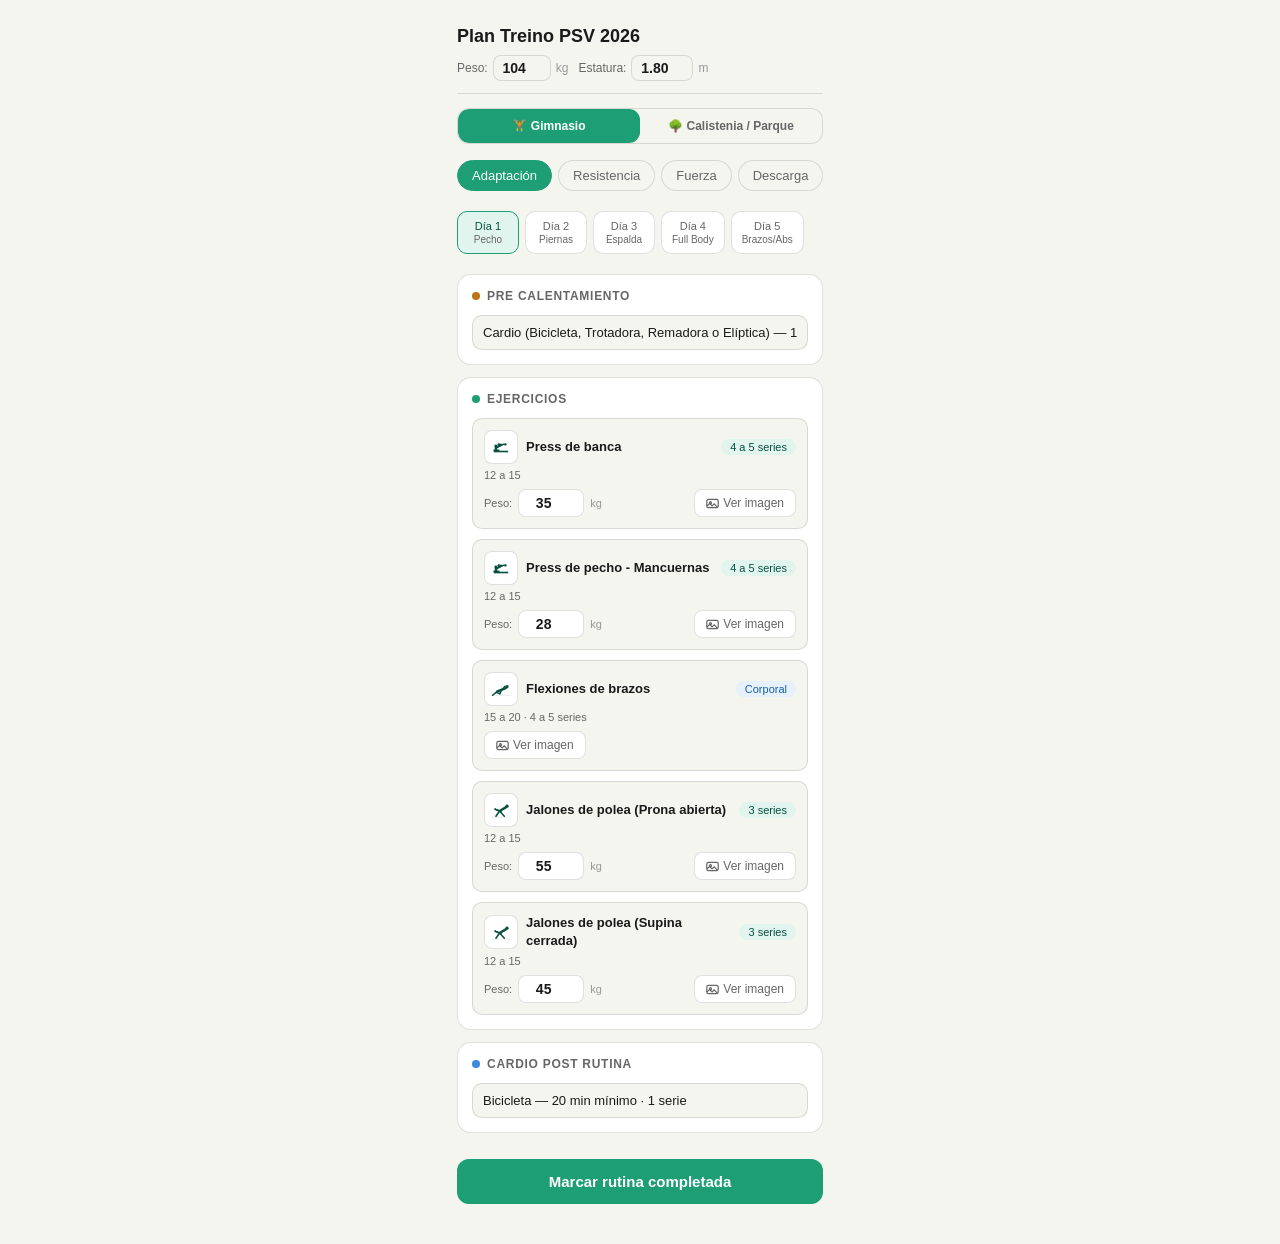
==== Plan_Treino_PSV_2026.html @ b7b20682 "Add files via upload" ====
<!DOCTYPE html>
<html lang="es">
<head>
<meta charset="UTF-8"/>
<meta name="viewport" content="width=device-width, initial-scale=1.0, maximum-scale=1.0"/>
<meta name="apple-mobile-web-app-capable" content="yes"/>
<meta name="apple-mobile-web-app-status-bar-style" content="default"/>
<title>Plan Treino PSV 2026</title>
<style>
* { box-sizing: border-box; margin: 0; padding: 0; }
body { font-family: -apple-system, BlinkMacSystemFont, 'Helvetica Neue', sans-serif; background: #f5f5f0; color: #1a1a1a; }
:root {
  --accent: #1D9E75; --accent-light: #E1F5EE; --accent-dark: #085041;
  --accent2: #5B3FD4; --accent2-light: #EDE9FB; --accent2-dark: #2D1A8C;
  --warn: #BA7517; --warn-light: #FAEEDA;
  --surface: #ffffff; --surface2: #f5f5f0;
  --border: rgba(0,0,0,0.12); --text: #1a1a1a;
  --muted: #666; --hint: #999;
}
@media (prefers-color-scheme: dark) {
  body { background: #1a1a1a; color: #f0f0f0; }
  :root {
    --surface: #2a2a2a; --surface2: #222;
    --border: rgba(255,255,255,0.12); --text: #f0f0f0;
    --muted: #aaa; --hint: #777;
    --accent-light: #0a3d2a; --accent-dark: #5DCAA5;
    --accent2-light: #1e1540; --accent2-dark: #a48ff5;
  }
}
.app { max-width: 390px; margin: 0 auto; padding: 12px; padding-bottom: 40px; }
.header { padding: 14px 0 12px; border-bottom: 0.5px solid var(--border); margin-bottom: 14px; }
.header h1 { font-size: 18px; font-weight: 600; color: var(--text); }
.stats-row { display: flex; gap: 10px; margin-top: 8px; align-items: center; flex-wrap: wrap; }
.stat-group { display: flex; align-items: center; gap: 5px; }
.stat-label { font-size: 12px; color: var(--muted); }
.stat-input { width: 58px; padding: 4px 7px; border-radius: 8px; border: 0.5px solid var(--border); background: var(--surface2); color: var(--text); font-size: 14px; font-weight: 600; text-align: center; -webkit-appearance: none; }
.stat-unit { font-size: 12px; color: var(--hint); }

/* MODE SWITCHER */
.mode-switcher { display: flex; gap: 0; margin-bottom: 16px; border-radius: 12px; overflow: hidden; border: 0.5px solid var(--border); background: var(--surface2); }
.mode-btn { flex: 1; padding: 10px 6px; font-size: 12px; font-weight: 600; cursor: pointer; border: none; background: transparent; color: var(--muted); text-align: center; -webkit-tap-highlight-color: transparent; transition: all 0.2s; }
.mode-btn.active-gym { background: var(--accent); color: #fff; border-radius: 11px; }
.mode-btn.active-cali { background: var(--accent2); color: #fff; border-radius: 11px; }

.week-tabs { display: flex; gap: 6px; overflow-x: auto; padding-bottom: 6px; margin-bottom: 14px; scrollbar-width: none; -webkit-overflow-scrolling: touch; }
.week-tabs::-webkit-scrollbar { display: none; }
.week-tab { flex-shrink: 0; padding: 7px 14px; border-radius: 20px; font-size: 13px; font-weight: 500; cursor: pointer; border: 0.5px solid var(--border); background: var(--surface2); color: var(--muted); -webkit-tap-highlight-color: transparent; }
.week-tab.active-gym  { background: var(--accent);  color: #fff; border-color: var(--accent); }
.week-tab.active-cali { background: var(--accent2); color: #fff; border-color: var(--accent2); }

.day-tabs { display: flex; gap: 6px; overflow-x: auto; padding-bottom: 6px; margin-bottom: 14px; scrollbar-width: none; -webkit-overflow-scrolling: touch; }
.day-tabs::-webkit-scrollbar { display: none; }
.day-tab { flex-shrink: 0; padding: 8px 10px; border-radius: 10px; font-size: 11px; font-weight: 500; cursor: pointer; border: 0.5px solid var(--border); background: var(--surface); color: var(--muted); text-align: center; min-width: 62px; -webkit-tap-highlight-color: transparent; }
.day-tab.active-gym  { background: var(--accent-light);  color: var(--accent-dark);  border-color: var(--accent); }
.day-tab.active-cali { background: var(--accent2-light); color: var(--accent2-dark); border-color: var(--accent2); }

.section-card { background: var(--surface); border: 0.5px solid var(--border); border-radius: 14px; padding: 14px; margin-bottom: 12px; }
.section-title { font-size: 12px; font-weight: 600; color: var(--muted); text-transform: uppercase; letter-spacing: 0.06em; margin-bottom: 12px; display: flex; align-items: center; gap: 7px; }
.dot { width: 8px; height: 8px; border-radius: 50%; display: inline-block; flex-shrink: 0; }
.dot-green { background: var(--accent); }
.dot-purple { background: var(--accent2); }
.dot-amber { background: var(--warn); }
.dot-blue { background: #378ADD; }
select { width: 100%; padding: 9px 10px; border-radius: 10px; border: 0.5px solid var(--border); background: var(--surface2); color: var(--text); font-size: 13px; -webkit-appearance: none; appearance: none; }
.exercise-list { display: flex; flex-direction: column; gap: 10px; }
.ex-row { display: flex; flex-direction: column; gap: 5px; padding: 11px; background: var(--surface2); border-radius: 10px; border: 0.5px solid var(--border); }
.ex-header { display: flex; justify-content: space-between; align-items: center; gap: 8px; }
.ex-name { font-size: 13px; font-weight: 600; color: var(--text); flex: 1; line-height: 1.4; }
.ex-badge      { font-size: 11px; color: var(--accent-dark);  background: var(--accent-light);  padding: 2px 9px; border-radius: 10px; white-space: nowrap; flex-shrink: 0; }
.ex-badge-cali { font-size: 11px; color: var(--accent2-dark); background: var(--accent2-light); padding: 2px 9px; border-radius: 10px; white-space: nowrap; flex-shrink: 0; }
.ex-badge-corp { font-size: 11px; color: #185FA5; background: #E6F1FB; padding: 2px 9px; border-radius: 10px; white-space: nowrap; flex-shrink: 0; }
.ex-meta { font-size: 11px; color: var(--muted); }
.ex-bottom { display: flex; align-items: center; justify-content: space-between; gap: 8px; margin-top: 3px; }
.ex-weight-row { display: flex; align-items: center; gap: 6px; }
.ex-weight-label { font-size: 11px; color: var(--muted); }
.weight-input { width: 66px; padding: 5px 8px; border-radius: 8px; border: 0.5px solid var(--border); background: var(--surface); color: var(--text); font-size: 14px; font-weight: 600; text-align: center; -webkit-appearance: none; }
.weight-unit { font-size: 11px; color: var(--hint); }
.btn-img { display: flex; align-items: center; gap: 4px; padding: 6px 11px; border-radius: 8px; border: 0.5px solid var(--border); background: var(--surface); color: var(--muted); font-size: 12px; cursor: pointer; flex-shrink: 0; -webkit-tap-highlight-color: transparent; }
.btn-img svg { width: 13px; height: 13px; }
.btn-done-gym  { width: 100%; margin-top: 14px; padding: 14px; background: var(--accent);  color: #fff; border: none; border-radius: 12px; font-size: 15px; font-weight: 600; cursor: pointer; -webkit-tap-highlight-color: transparent; }
.btn-done-cali { width: 100%; margin-top: 14px; padding: 14px; background: var(--accent2); color: #fff; border: none; border-radius: 12px; font-size: 15px; font-weight: 600; cursor: pointer; -webkit-tap-highlight-color: transparent; }
.completed-banner { background: var(--accent-light); border: 0.5px solid var(--accent); border-radius: 10px; padding: 11px 14px; font-size: 13px; color: var(--accent-dark); display: none; text-align: center; margin-top: 10px; font-weight: 600; }
.cali-info-card { background: var(--accent2-light); border: 0.5px solid var(--accent2); border-radius: 12px; padding: 12px 14px; margin-bottom: 12px; font-size: 12px; color: var(--accent2-dark); line-height: 1.6; }
.cali-info-card strong { font-weight: 700; }
.modal-overlay { display: none; position: fixed; inset: 0; background: rgba(0,0,0,0.55); z-index: 100; align-items: flex-end; justify-content: center; }
.modal-overlay.open { display: flex; }
.modal-sheet { background: var(--surface); border-radius: 20px 20px 0 0; width: 100%; max-width: 390px; padding: 0 0 40px; max-height: 88vh; overflow-y: auto; -webkit-overflow-scrolling: touch; }
.modal-handle { width: 36px; height: 4px; border-radius: 2px; background: var(--border); margin: 12px auto 0; }
.modal-header { padding: 14px 16px 10px; display: flex; justify-content: space-between; align-items: center; border-bottom: 0.5px solid var(--border); }
.modal-title { font-size: 15px; font-weight: 600; color: var(--text); flex: 1; padding-right: 8px; line-height: 1.3; }
.modal-close { background: var(--surface2); border: none; font-size: 18px; cursor: pointer; color: var(--muted); line-height: 1; padding: 6px 10px; border-radius: 50%; }
.modal-body { padding: 16px; }
.modal-img-wrap { width: 100%; border-radius: 10px; overflow: hidden; background: var(--surface2); border: 0.5px solid var(--border); min-height: 240px; display: flex; align-items: center; justify-content: center; position: relative; padding: 14px; }
.modal-img-wrap img { width: 100%; display: block; }
.modal-img-wrap svg { width: 100%; max-width: 320px; height: auto; }
.modal-img-loading { font-size: 12px; color: var(--muted); padding: 16px; text-align: center; }
.ex-thumb { width: 34px; height: 34px; border-radius: 8px; background: var(--surface); border: 0.5px solid var(--border); display: flex; align-items: center; justify-content: center; flex-shrink: 0; }
.ex-thumb svg { width: 24px; height: 24px; }
.modal-ex-meta { margin-top: 13px; font-size: 13px; color: var(--text); background: var(--surface2); border-radius: 10px; padding: 10px 12px; line-height: 1.8; }
.modal-ex-meta span { color: var(--muted); font-size: 12px; }
.modal-btn-yt { display: block; width: 100%; margin-top: 12px; padding: 12px; border-radius: 10px; border: 0.5px solid var(--border); background: var(--surface2); color: var(--accent); font-size: 14px; font-weight: 600; cursor: pointer; text-align: center; text-decoration: none; -webkit-tap-highlight-color: transparent; }
.modal-search-note { margin-top: 10px; font-size: 11px; color: var(--hint); text-align: center; }
</style>
</head>
<body>
<div class="app">
  <div class="header">
    <h1>Plan Treino PSV 2026</h1>
    <div class="stats-row">
      <div class="stat-group">
        <span class="stat-label">Peso:</span>
        <input class="stat-input" type="number" id="pesoActual" value="104" min="30" max="250" step="0.5"/>
        <span class="stat-unit">kg</span>
      </div>
      <div class="stat-group">
        <span class="stat-label">Estatura:</span>
        <input class="stat-input" type="number" id="estaturaActual" value="1.80" min="1.0" max="2.5" step="0.01" style="width:62px;"/>
        <span class="stat-unit">m</span>
      </div>
    </div>
  </div>

  <!-- MODE SWITCHER -->
  <div class="mode-switcher">
    <button class="mode-btn active-gym" id="btnGym" onclick="setMode('gym')">🏋️ Gimnasio</button>
    <button class="mode-btn" id="btnCali" onclick="setMode('cali')">🌳 Calistenia / Parque</button>
  </div>

  <div class="week-tabs" id="weekTabs"></div>
  <div class="day-tabs" id="dayTabs"></div>

  <!-- Cali info banner (solo visible en modo cali) -->
  <div class="cali-info-card" id="caliInfoCard" style="display:none;">
    <strong>🚶 Caminata diaria:</strong> Mínimo 30 min ida + 30 min vuelta · todos los días<br>
    <strong id="ropeInfo"></strong>
  </div>

  <div class="section-card">
    <div class="section-title"><span class="dot dot-amber"></span>Pre calentamiento</div>
    <select id="warmupSelect"></select>
  </div>

  <div class="section-card">
    <div class="section-title" id="exSectionTitle">
      <span class="dot dot-green" id="exDot"></span>Ejercicios
    </div>
    <div class="exercise-list" id="exerciseList"></div>
  </div>

  <div class="section-card" id="cardioSection">
    <div class="section-title"><span class="dot dot-blue"></span>Cardio post rutina</div>
    <select id="cardioSelect"></select>
  </div>

  <div id="doneBtnWrap"></div>
  <div class="completed-banner" id="doneBanner">¡Rutina completada! Excelente trabajo 💪</div>
</div>

<!-- MODAL -->
<div class="modal-overlay" id="modalOverlay" onclick="closeModal(event)">
  <div class="modal-sheet">
    <div class="modal-handle"></div>
    <div class="modal-header">
      <span class="modal-title" id="modalTitle"></span>
      <button class="modal-close" onclick="closeModalDirect()">×</button>
    </div>
    <div class="modal-body">
      <div class="modal-img-wrap" id="modalImgWrap" style="--icon-color:var(--accent-dark);"></div>
      <div class="modal-ex-meta" id="modalMeta"></div>
      <a class="modal-btn-yt" id="modalSearchLink" target="_blank">Buscar video en YouTube ↗</a>
      <p class="modal-search-note">Ilustración de referencia</p>
    </div>
  </div>
</div>

<script>
/* ─── SHARED DATA ─── */
const cardioOptionsGym = [
  { name: "Bicicleta", detail: "20 min mínimo · 1 serie" },
  { name: "Elíptica", detail: "20 min mínimo · 1 serie" },
  { name: "Remadora", detail: "20 min mínimo · 1 serie" },
  { name: "Caminata con inclinación", detail: "20 min mínimo · 1 serie" },
  { name: "Bicicleta 15-45", detail: "15 seg máx / 45 seg moderado · 10 series" },
  { name: "Remadora 15-45", detail: "15 seg máx / 45 seg moderado · 10 series" },
  { name: "Burpees", detail: "10 reps · 3 series" },
  { name: "15-15 (Swing + Rodillas altas)", detail: "15 reps c/u · 4-5 series" },
  { name: "42292 (Jumping Jacks + Mountain Climbers)", detail: "15 reps c/u · 4-5 series" },
  { name: "EMOM 1 (Burpee + Swing Pesa Rusa)", detail: "5 reps c/u · 5 series" },
  { name: "Battle Rope", detail: "10 reps · 3-5 series" },
  { name: "ABS 101", detail: "Leg Raises + Mountain Climbers + Burpee + Hollow Body · 5 series" },
  { name: "EMOM 2 (Burpee + Abs Twist)", detail: "6 Burpees + 4 Abs Twist · 6 series" },
  { name: "Clean Combo", detail: "Clean n Press + Burpee + Jumping Jacks · 4-5 series" },
  { name: "EMOM Burpee", detail: "8 Burpee over the bar · 8 series" },
  { name: "EMOM Burpee 2", detail: "10 Burpee over the bar · 10 series" }
];
const cardioOptionsCali = [
  { name: "Salto de cuerda continuo", detail: "3 × 3 min (descanso 1 min)" },
  { name: "Salto de cuerda intervalos", detail: "10 × 30 seg máx / 30 seg trote" },
  { name: "Caminata con sprint cada 5 min", detail: "20 min total · 4 sprints" },
  { name: "Rodillas altas", detail: "10 × 30 seg · descanso 30 seg" },
  { name: "Jumping Jacks", detail: "4 × 50 reps" },
  { name: "Mountain Climbers", detail: "4 × 20 reps c/pierna" },
  { name: "Burpees parque", detail: "5 × 10 reps · descanso 60 seg" }
];
const warmupOptionsGym = [
  { name: "Cardio (Bicicleta, Trotadora, Remadora o Elíptica)", detail: "10 min" },
  { name: "Activación muscular", detail: "5 min" }
];
const warmupOptionsCali = [
  { name: "Caminata rápida al parque + movilidad articular", detail: "10 min" },
  { name: "Trote suave + círculos de brazos y caderas", detail: "8 min" },
  { name: "Jumping Jacks + movilidad dinámica", detail: "5 min" }
];

/* ─── PICTOGRAMAS DE SILUETA SÓLIDA (estilo señalética deportiva) ───
   No dependen de internet: siempre cargan. Silueta humana rellena con
   articulaciones marcadas y flecha de movimiento inicio→final cuando aplica. */
const svgWrap = (inner) => `<svg viewBox="0 0 200 160" xmlns="http://www.w3.org/2000/svg">
  <g fill="var(--icon-color,#1a1a1a)" stroke="var(--icon-color,#1a1a1a)">${inner}</g>
</svg>`;

// Helper shapes reused across pictograms (silueta sólida tipo pictograma olímpico)
const HEAD = (cx, cy, r=13) => `<circle cx="${cx}" cy="${cy}" r="${r}"/>`;
const LIMB = (x1,y1,x2,y2,w=13) => `<line x1="${x1}" y1="${y1}" x2="${x2}" y2="${y2}" stroke-width="${w}" stroke-linecap="round"/>`;
const TORSO = (x1,y1,x2,y2,w=20) => `<line x1="${x1}" y1="${y1}" x2="${x2}" y2="${y2}" stroke-width="${w}" stroke-linecap="round"/>`;
const ARROW = (x1,y1,x2,y2) => `<line x1="${x1}" y1="${y1}" x2="${x2}" y2="${y2}" stroke-width="3" stroke-dasharray="5 5" marker-end="url(#arrowhead)"/>`;
const GROUND = (y) => `<line x1="15" y1="${y}" x2="185" y2="${y}" stroke-width="3" opacity="0.25"/>`;
const ARROWDEF = `<defs><marker id="arrowhead" markerWidth="8" markerHeight="8" refX="6" refY="3" orient="auto"><path d="M0,0 L6,3 L0,6 Z" fill="var(--icon-color,#1a1a1a)"/></marker></defs>`;

const exerciseIcons = {
  // ══ EMPUJE / PUSH ══
  "push-up": svgWrap(`${ARROWDEF}${GROUND(135)}
    ${HEAD(150,60)}
    ${TORSO(140,72,70,100)}
    ${LIMB(70,100,30,132)}
    ${LIMB(105,86,90,120)}${LIMB(90,120,60,108)}
    ${LIMB(115,80,132,58)}
    ${ARROW(105,60,105,95)}
  `),
  "diamond-push-up": svgWrap(`${ARROWDEF}${GROUND(135)}
    ${HEAD(148,58)}
    ${TORSO(138,70,68,98)}
    ${LIMB(68,98,30,130)}
    ${LIMB(95,84,88,118)}${LIMB(88,118,68,110)}
    ${LIMB(101,84,88,118)}
    ${ARROW(103,58,103,90)}
  `),
  "pike-push-up": svgWrap(`${ARROWDEF}${GROUND(140)}
    ${HEAD(65,45)}
    ${TORSO(70,56,105,100)}
    ${LIMB(105,100,160,132)}
    ${LIMB(105,100,78,132)}
    ${LIMB(80,72,55,95)}
    ${ARROW(65,60,65,95)}
  `),
  "dip": svgWrap(`${ARROWDEF}
    <rect x="35" y="88" width="10" height="55" rx="3"/>
    <rect x="155" y="88" width="10" height="55" rx="3"/>
    <line x1="35" y1="93" x2="165" y2="93" stroke-width="6"/>
    ${HEAD(100,55)}
    ${TORSO(100,66,100,98)}
    ${LIMB(100,75,72,90)}${LIMB(100,75,128,90)}
    ${LIMB(100,98,88,135)}${LIMB(100,98,112,135)}
    ${ARROW(100,68,100,105)}
  `),
  "press-banca": svgWrap(`
    <rect x="40" y="112" width="120" height="12" rx="3"/>
    ${HEAD(58,72)}
    ${TORSO(58,84,58,108)}
    <line x1="78" y1="58" x2="140" y2="58" stroke-width="6"/>
    <circle cx="82" cy="58" r="10"/><circle cx="136" cy="58" r="10"/>
    ${LIMB(58,88,100,58)}${LIMB(58,88,120,58)}
    ${LIMB(58,108,42,108)}${LIMB(58,108,82,108)}
  `),
  "press-hombro": svgWrap(`${ARROWDEF}${GROUND(148)}
    ${HEAD(100,42)}
    ${TORSO(100,54,100,105)}
    ${LIMB(100,105,80,145)}${LIMB(100,105,120,145)}
    ${LIMB(100,68,64,38)}${LIMB(100,68,136,38)}
    <circle cx="60" cy="34" r="8"/><circle cx="140" cy="34" r="8"/>
    ${ARROW(100,95,100,50)}
  `),
  "curl-bicep": svgWrap(`${ARROWDEF}${GROUND(148)}
    ${HEAD(100,38)}
    ${TORSO(100,50,100,105)}
    ${LIMB(100,105,80,145)}${LIMB(100,105,120,145)}
    ${LIMB(100,64,128,80)}
    <circle cx="130" cy="55" r="9"/>
    ${LIMB(128,80,110,55)}
    ${LIMB(100,64,72,90)}
    ${ARROW(128,82,120,58)}
  `),
  "triceps": svgWrap(`${ARROWDEF}${GROUND(148)}
    ${HEAD(100,38)}
    ${TORSO(100,50,100,105)}
    ${LIMB(100,105,80,145)}${LIMB(100,105,120,145)}
    ${LIMB(100,62,130,58)}${LIMB(130,58,130,100)}
    ${LIMB(100,62,74,88)}
    ${ARROW(130,60,130,95)}
  `),
  "vuelo-lateral": svgWrap(`${ARROWDEF}${GROUND(148)}
    ${HEAD(100,42)}
    ${TORSO(100,54,100,105)}
    ${LIMB(100,105,80,145)}${LIMB(100,105,120,145)}
    ${LIMB(100,66,52,52)}${LIMB(100,66,148,52)}
    <circle cx="48" cy="52" r="8"/><circle cx="152" cy="52" r="8"/>
    ${ARROW(100,95,55,58)}${ARROW(100,95,145,58)}
  `),

  // ══ JALAR / PULL ══
  "pull-up": svgWrap(`
    <rect x="20" y="28" width="160" height="8" rx="3"/>
    ${HEAD(100,52)}
    ${LIMB(85,36,100,63)}${LIMB(115,36,100,63)}
    ${TORSO(100,63,100,108)}
    ${LIMB(100,108,78,145)}${LIMB(100,108,122,145)}
  `),
  "australian-pull-up": svgWrap(`${ARROWDEF}
    <rect x="15" y="52" width="170" height="8" rx="3"/>
    ${HEAD(68,88)}
    ${TORSO(76,80,138,100)}
    ${LIMB(78,90,100,58)}
    ${LIMB(138,100,165,132)}
    ${LIMB(90,96,62,122)}
    ${ARROW(90,100,60,60)}
  `),
  "remo": svgWrap(`${ARROWDEF}${GROUND(140)}
    ${HEAD(150,48)}
    ${TORSO(140,58,88,88)}
    ${LIMB(88,88,58,132)}
    ${LIMB(88,88,128,132)}
    ${LIMB(100,92,55,75)}
    <circle cx="52" cy="73" r="8"/>
    ${ARROW(95,85,58,78)}
  `),
  "iso-pull": svgWrap(`
    <rect x="20" y="26" width="160" height="8" rx="3"/>
    ${HEAD(100,50)}
    ${LIMB(85,34,100,61)}${LIMB(115,34,100,61)}
    ${TORSO(100,61,100,106)}
    ${LIMB(100,106,78,145)}${LIMB(100,106,122,145)}
  `),
  "superman": svgWrap(`
    ${GROUND(140)}
    ${HEAD(45,58)}
    ${TORSO(56,65,140,92)}
    ${LIMB(56,66,30,42)}
    ${LIMB(140,92,168,120)}
    ${LIMB(120,90,150,68)}
    <line x1="20" y1="135" x2="180" y2="135" stroke-width="3" stroke-dasharray="4 6" opacity="0.3"/>
  `),
  "nadadores": svgWrap(`
    ${GROUND(140)}
    ${HEAD(50,62)}
    ${TORSO(60,68,140,92)}
    ${LIMB(60,66,32,45)}
    ${LIMB(140,92,168,72)}
    ${LIMB(115,88,150,105)}
    <line x1="20" y1="135" x2="180" y2="135" stroke-width="3" stroke-dasharray="4 6" opacity="0.3"/>
  `),

  // ══ PIERNA / SQUAT ══
  "sentadilla": svgWrap(`${ARROWDEF}${GROUND(148)}
    ${HEAD(100,40)}
    ${TORSO(100,52,100,92)}
    ${LIMB(100,92,72,112)}${LIMB(72,112,72,145)}
    ${LIMB(100,92,128,112)}${LIMB(128,112,128,145)}
    ${LIMB(100,68,75,80)}${LIMB(100,68,125,80)}
    ${ARROW(100,58,100,88)}
  `),
  "sentadilla-sumo": svgWrap(`${ARROWDEF}${GROUND(148)}
    ${HEAD(100,40)}
    ${TORSO(100,52,100,88)}
    ${LIMB(100,88,62,112)}${LIMB(62,112,68,145)}
    ${LIMB(100,88,138,112)}${LIMB(138,112,132,145)}
    ${LIMB(100,64,75,55)}${LIMB(100,64,125,55)}
    ${ARROW(100,56,100,84)}
  `),
  "sentadilla-bulgara": svgWrap(`${ARROWDEF}
    <rect x="128" y="92" width="38" height="10" rx="3"/>
    ${HEAD(88,40)}
    ${TORSO(88,52,90,92)}
    ${LIMB(90,92,60,112)}${LIMB(60,112,60,145)}
    ${LIMB(90,92,132,95)}
    <line x1="18" y1="145" x2="100" y2="145" stroke-width="3" opacity="0.25"/>
    ${ARROW(88,58,88,86)}
  `),
  "wall-sit": svgWrap(`
    <line x1="150" y1="15" x2="150" y2="150" stroke-width="8" opacity="0.3"/>
    ${HEAD(118,55)}
    ${TORSO(118,67,118,98)}
    ${LIMB(118,98,90,98)}${LIMB(90,98,90,145)}
    ${LIMB(118,98,148,118)}${LIMB(148,118,148,145)}
    ${GROUND(148)}
  `),
  "pistol-squat": svgWrap(`${ARROWDEF}${GROUND(140)}
    ${HEAD(90,40)}
    ${TORSO(90,52,95,92)}
    ${LIMB(95,92,65,108)}${LIMB(65,108,65,138)}
    ${LIMB(95,92,150,98)}
    ${LIMB(78,58,58,80)}
    ${ARROW(90,58,90,86)}
  `),
  "estocada": svgWrap(`${ARROWDEF}${GROUND(148)}
    ${HEAD(90,35)}
    ${TORSO(90,47,96,86)}
    ${LIMB(96,86,66,98)}${LIMB(66,98,55,145)}
    ${LIMB(96,86,132,112)}${LIMB(132,112,152,145)}
    ${LIMB(88,60,70,72)}${LIMB(88,60,108,72)}
    ${ARROW(96,80,96,105)}
  `),
  "puente-gluteo": svgWrap(`
    ${GROUND(130)}
    ${HEAD(52,105)}
    ${TORSO(64,102,100,92)}
    ${LIMB(100,92,138,112)}${LIMB(138,112,163,130)}
    ${LIMB(100,92,108,130)}
    <line x1="20" y1="132" x2="180" y2="132" stroke-width="3" opacity="0.15"/>
  `),
  "calf-raise": svgWrap(`${ARROWDEF}${GROUND(148)}
    ${HEAD(100,38)}
    ${TORSO(100,50,100,98)}
    ${LIMB(100,98,80,128)}<circle cx="80" cy="140" r="6"/>
    ${LIMB(100,98,120,128)}<circle cx="120" cy="140" r="6"/>
    <line x1="72" y1="142" x2="88" y2="142" stroke-width="4"/>
    <line x1="112" y1="142" x2="128" y2="142" stroke-width="4"/>
    ${ARROW(100,120,100,105)}
  `),
  "jump-squat": svgWrap(`${ARROWDEF}
    ${HEAD(100,32)}
    ${TORSO(100,44,100,72)}
    ${LIMB(100,72,76,88)}${LIMB(76,88,82,112)}
    ${LIMB(100,72,124,88)}${LIMB(124,88,118,112)}
    ${LIMB(100,52,74,42)}${LIMB(100,52,126,42)}
    <path d="M55 130 Q100 112 145 130" stroke-width="3" fill="none" stroke-dasharray="3 6" opacity="0.4"/>
    ${GROUND(140)}
  `),
  "peso-muerto": svgWrap(`${ARROWDEF}${GROUND(140)}
    ${HEAD(78,48)}
    ${TORSO(78,58,95,92)}
    ${LIMB(95,92,72,138)}
    ${LIMB(95,92,122,128)}
    ${LIMB(78,66,52,98)}
    <line x1="42" y1="98" x2="42" y2="132" stroke-width="6"/>
    <circle cx="42" cy="98" r="10"/><circle cx="42" cy="132" r="10"/>
    ${ARROW(78,70,78,45)}
  `),

  // ══ CORE / ABS ══
  "leg-raise": svgWrap(`${ARROWDEF}
    <rect x="15" y="18" width="170" height="8" rx="3"/>
    ${HEAD(65,42)}
    ${LIMB(75,36,95,24)}
    ${TORSO(75,50,98,88)}
    ${LIMB(98,88,140,58)}
    ${LIMB(98,88,145,92)}
    ${ARROW(120,85,138,62)}
  `),
  "abs-twist": svgWrap(`${ARROWDEF}${GROUND(148)}
    ${HEAD(100,40)}
    ${TORSO(100,52,95,98)}
    ${LIMB(95,98,70,140)}${LIMB(95,98,120,140)}
    ${LIMB(96,64,58,55)}${LIMB(96,64,140,80)}
    <path d="M50 128 Q100 145 150 128" stroke-width="3" fill="none" stroke-dasharray="3 6" opacity="0.4"/>
  `),
  "hollow-body": svgWrap(`
    ${GROUND(118)}
    ${HEAD(52,88)}
    ${TORSO(64,92,102,104)}
    ${LIMB(102,104,148,84)}
    ${LIMB(102,104,145,118)}
    <line x1="18" y1="120" x2="182" y2="120" stroke-width="3" opacity="0.15"/>
  `),
  "russian-twist": svgWrap(`${ARROWDEF}
    ${TORSO(100,95,100,60)}
    ${LIMB(100,68,70,58)}${LIMB(70,58,44,42)}
    ${LIMB(100,68,130,58)}${LIMB(130,58,156,42)}
    ${HEAD(100,90,10)}
    ${LIMB(100,102,80,142)}${LIMB(100,102,120,142)}
    <path d="M44 52 L156 52" stroke-width="3" stroke-dasharray="3 6" opacity="0.4"/>
  `),
  "mountain-climber": svgWrap(`${ARROWDEF}${GROUND(135)}
    ${LIMB(40,128,160,88,10)}
    ${HEAD(150,72)}
    ${LIMB(40,128,58,100)}
    ${LIMB(40,128,98,113)}
    ${LIMB(98,113,80,88)}
    ${ARROW(100,113,80,92)}
  `),

  // ══ CARDIO / FULL BODY EXPLOSIVO ══
  "burpee": svgWrap(`${ARROWDEF}${GROUND(140)}
    ${HEAD(58,112)}
    ${TORSO(68,116,118,98)}
    ${LIMB(118,98,158,58)}
    ${LIMB(118,98,148,113)}
    ${LIMB(60,122,40,142)}${LIMB(60,122,88,138)}
    ${ARROW(100,105,140,68)}
  `),
  "jumping-jack": svgWrap(`
    ${HEAD(100,32)}
    ${TORSO(100,44,100,96)}
    ${LIMB(100,96,58,142)}${LIMB(100,96,142,142)}
    ${LIMB(100,58,52,26)}${LIMB(100,58,148,26)}
    ${GROUND(145)}
  `),
  "cuerda": svgWrap(`
    <path d="M38 100 Q28 55 70 40 Q100 30 130 40 Q172 55 162 100" stroke-width="4" fill="none"/>
    ${HEAD(100,56)}
    ${TORSO(100,68,100,105)}
    ${LIMB(100,105,78,145)}${LIMB(100,105,122,145)}
    ${LIMB(100,78,72,92)}${LIMB(100,78,128,92)}
    ${GROUND(148)}
  `),
  "caminata": svgWrap(`${ARROWDEF}
    ${HEAD(70,38)}
    ${TORSO(74,50,80,92)}
    ${LIMB(80,92,52,140)}
    ${LIMB(80,92,112,128)}${LIMB(112,128,142,128)}
    ${LIMB(76,62,48,72)}${LIMB(76,62,104,52)}
    <path d="M118 38 Q142 38 152 54" stroke-width="3" fill="none" stroke-dasharray="4 6" opacity="0.4"/>
    <path d="M124 54 Q146 54 155 66" stroke-width="3" fill="none" stroke-dasharray="4 6" opacity="0.4"/>
    ${GROUND(142)}
  `),
  "rodillas-altas": svgWrap(`${ARROWDEF}${GROUND(148)}
    ${HEAD(90,32)}
    ${TORSO(90,44,90,86)}
    ${LIMB(90,86,60,96)}${LIMB(60,96,60,142)}
    ${LIMB(90,86,120,66)}${LIMB(120,66,120,44)}
    ${LIMB(90,56,58,46)}${LIMB(90,56,120,60)}
    ${ARROW(120,64,120,48)}
  `),
  "kettlebell-swing": svgWrap(`${ARROWDEF}${GROUND(148)}
    ${HEAD(100,40)}
    ${TORSO(100,52,100,92)}
    ${LIMB(100,92,75,128)}${LIMB(100,92,125,128)}
    ${LIMB(100,64,68,88)}${LIMB(100,64,132,88)}
    <circle cx="100" cy="105" r="12"/>
    ${LIMB(100,92,100,102)}
    ${ARROW(100,70,100,95)}
  `),
  "battle-rope": svgWrap(`${ARROWDEF}${GROUND(148)}
    ${HEAD(100,36)}
    ${TORSO(100,48,100,92)}
    ${LIMB(100,92,80,145)}${LIMB(100,92,120,145)}
    <path d="M100 62 Q68 45 52 72 Q42 92 60 98" stroke-width="5" fill="none"/>
    <path d="M100 62 Q132 78 148 55 Q158 40 142 34" stroke-width="5" fill="none"/>
    ${ARROW(55,80,55,55)}${ARROW(145,50,145,75)}
  `)
};

// Mapeo por keyword (orden importa: primero coincidencias más específicas)
const iconMap = [
  ["diamante", "diamond-push-up"],
  ["pike push", "pike-push-up"],
  ["push up", "push-up"], ["push ups", "push-up"], ["flexion", "push-up"], ["flexiones", "push-up"],
  ["dip", "dip"], ["fondos en paralelas", "dip"], ["fondos", "dip"],
  ["press de banca", "press-banca"],
  ["press de pecho", "press-banca"], ["press de hombro", "press-hombro"], ["press militar", "press-hombro"],
  ["curl de bícep", "curl-bicep"], ["curl de bicep", "curl-bicep"], ["curl barra z", "curl-bicep"], ["curl concentrado", "curl-bicep"], ["curl martillo", "curl-bicep"],
  ["tríceps", "triceps"], ["triceps", "triceps"], ["rompe cráneo", "triceps"], ["extensión de codo", "triceps"],
  ["vuelo lateral", "vuelo-lateral"], ["elevación frontal", "vuelo-lateral"],
  ["australian pull", "australian-pull-up"],
  ["iso pull", "iso-pull"],
  ["pull up", "pull-up"], ["pull ups", "pull-up"],
  ["remo", "remo"], ["facepull", "remo"], ["jalón", "remo"], ["jalon", "remo"], ["jalones", "remo"],
  ["superman", "superman"],
  ["nadadores", "nadadores"],
  ["sentadilla sumo", "sentadilla-sumo"],
  ["sentadilla búlgara", "sentadilla-bulgara"], ["sentadilla bulgara", "sentadilla-bulgara"],
  ["wall sit", "wall-sit"], ["isométrica", "wall-sit"],
  ["pistol", "pistol-squat"],
  ["jump squat", "jump-squat"],
  ["sentadilla", "sentadilla"], ["sentadillas", "sentadilla"], ["squat", "sentadilla"], ["goblet squat", "sentadilla"],
  ["estocada", "estocada"], ["estocadas", "estocada"], ["lunge", "estocada"],
  ["puente glúteo", "puente-gluteo"],
  ["calf", "calf-raise"], ["tibials", "calf-raise"],
  ["peso muerto", "peso-muerto"], ["prensa de piernas", "peso-muerto"], ["extensión de piernas", "peso-muerto"], ["extensión de rodilla", "peso-muerto"], ["curl isquiotibiales", "peso-muerto"],
  ["leg raise", "leg-raise"], ["leg raises", "leg-raise"], ["rueda abdominal", "leg-raise"], ["set abs", "leg-raise"],
  ["hollow body", "hollow-body"],
  ["abs twist", "abs-twist"], ["russian twist", "russian-twist"],
  ["mountain climber", "mountain-climber"],
  ["burpee", "burpee"],
  ["jumping jack", "jumping-jack"],
  ["cuerda", "cuerda"], ["salto de cuerda", "cuerda"],
  ["caminata", "caminata"], ["trote", "caminata"], ["bicicleta", "caminata"], ["elíptica", "caminata"], ["remadora", "caminata"],
  ["rodillas altas", "rodillas-altas"],
  ["swing pesa rusa", "kettlebell-swing"],
  ["battle rope", "battle-rope"],
  ["circuito", "burpee"], ["emom", "burpee"], ["hiit", "burpee"], ["clean combo", "kettlebell-swing"]
];

function getExerciseIcon(name) {
  const lower = name.toLowerCase();
  for (const [key, iconKey] of iconMap) {
    if (lower.includes(key)) return exerciseIcons[iconKey];
  }
  return exerciseIcons["sentadilla"]; // fallback genérico (figura de pie)
}
function getYtQuery(name) {
  return "https://www.youtube.com/results?search_query=" + encodeURIComponent("como hacer " + name + " ejercicio");
}


/* ─── GYM WEEKS ─── */
const gymWeeks = [
  { name: "Adaptación", days: [
    { label: "Día 1", name: "Pecho", exercises: [
      { name: "Press de banca", reps: "12 a 15", series: "4 a 5", peso: 35 },
      { name: "Press de pecho - Mancuernas", reps: "12 a 15", series: "4 a 5", peso: 28 },
      { name: "Flexiones de brazos", reps: "15 a 20", series: "4 a 5", peso: "Corporal" },
      { name: "Jalones de polea (Prona abierta)", reps: "12 a 15", series: "3", peso: 55 },
      { name: "Jalones de polea (Supina cerrada)", reps: "12 a 15", series: "3", peso: 45 }
    ]},
    { label: "Día 2", name: "Piernas", exercises: [
      { name: "Sentadillas", reps: "12 a 15", series: "4 a 5", peso: 55 },
      { name: "Estocadas caminando", reps: "15 a 20 (ida y vuelta)", series: "4", peso: 10 },
      { name: "Puente glúteo", reps: "15", series: "4 a 5", peso: 30 },
      { name: "Prensa de piernas", reps: "15 a 20", series: "4 a 5", peso: 100 },
      { name: "Calf raises", reps: "20 calfs", series: "5", peso: "Corporal" },
      { name: "Tibials raises", reps: "20 tibials", series: "5", peso: "Corporal" }
    ]},
    { label: "Día 3", name: "Espalda", exercises: [
      { name: "Jalones de polea (Prona abierta)", reps: "12 a 15", series: "3", peso: 55 },
      { name: "Jalones de polea (Supina cerrada)", reps: "12 a 15", series: "3", peso: 45 },
      { name: "Push ups", reps: "15", series: "5", peso: "Corporal" },
      { name: "Remo a una mano", reps: "15", series: "4 a 5", peso: 26 },
      { name: "Facepulls", reps: "12 a 15", series: "4 a 5", peso: 12.5 },
      { name: "Pull ups (Supina)", reps: "8 a 10", series: "4 a 5", peso: "Asistido -49 kg" },
      { name: "Pull ups (Prona)", reps: "8 a 10", series: "4 a 5", peso: "Asistido -43 kg" }
    ]},
    { label: "Día 4", name: "Full Body", exercises: [
      { name: "Peso muerto", reps: "12 a 15", series: "4 a 5", peso: 50 },
      { name: "Australian pull ups", reps: "15 a 20", series: "4 a 5", peso: "Corporal" },
      { name: "Estocadas caminando", reps: "15 a 20 (ida y vuelta)", series: "4 a 5", peso: 12.5 },
      { name: "Press de pecho - Mancuernas", reps: "15", series: "4 a 5", peso: 28 }
    ]},
    { label: "Día 5", name: "Brazos/Abs", exercises: [
      { name: "Curl de bícep alternado", reps: "15", series: "4 a 5", peso: 12 },
      { name: "Fondos en paralelas", reps: "10 a 12", series: "4 a 5", peso: "Asistido -43 kg" },
      { name: "Curl de bícep en cuclillas", reps: "15", series: "4 a 5", peso: 15 },
      { name: "Tríceps Superman con cable", reps: "15", series: "4 a 5", peso: 17.5 },
      { name: "Abs twist", reps: "8 por pierna", series: "4", peso: "Corporal" },
      { name: "Superman hold", reps: "30 a 40 seg", series: "4", peso: "Corporal" },
      { name: "Leg raises", reps: "15", series: "4 a 5", peso: "Corporal" }
    ]}
  ]},
  { name: "Resistencia", days: [
    { label: "Día 1", name: "Pecho", exercises: [
      { name: "Australian pull ups + Pausa isométrica", reps: "12 a 15 +2 seg pausa", series: "4 a 5", peso: "Corporal" },
      { name: "Push ups", reps: "15", series: "4 a 5", peso: "Corporal" },
      { name: "Press de pecho inclinado con Mancuernas", reps: "15", series: "4 a 5", peso: 26 },
      { name: "Press de banca", reps: "15", series: "3", peso: 40 },
      { name: "Push ups (en combo)", reps: "15", series: "3", peso: "Corporal" }
    ]},
    { label: "Día 2", name: "Piernas", exercises: [
      { name: "Sentadillas + Sentadilla isométrica", reps: "15 a 20 + 40 seg", series: "4 a 5", peso: 50 },
      { name: "Peso muerto rumano con Mancuernas", reps: "15", series: "4 a 5", peso: 28 },
      { name: "Extensión de piernas", reps: "15 a 20", series: "4 a 5", peso: 30 },
      { name: "Prensa de piernas", reps: "25-20-15-10", series: "4 a 5", peso: "90 a 120" },
      { name: "Calf raises", reps: "20 calfs", series: "5", peso: "Corporal" },
      { name: "Tibials raises", reps: "20 tibials", series: "5", peso: "Corporal" }
    ]},
    { label: "Día 3", name: "Espalda", exercises: [
      { name: "Iso pull up (isométrico)", reps: "6 seg por posición", series: "3", peso: "Asistido -43 kg" },
      { name: "Jalón al pecho (Prona)", reps: "12 a 15", series: "3", peso: 56 },
      { name: "Press de hombro con Mancuernas", reps: "12 a 15", series: "4 a 5", peso: 10 },
      { name: "Push ups", reps: "15", series: "6", peso: "Corporal" },
      { name: "Remo bajo con polea", reps: "12 a 15", series: "4 a 5", peso: 56 },
      { name: "Remo con barra", reps: "15 remos", series: "5", peso: 35 },
      { name: "Nadadores", reps: "12", series: "5", peso: "Corporal" }
    ]},
    { label: "Día 4", name: "Full Body", exercises: [
      { name: "Peso muerto con barra", reps: "12 a 15", series: "4", peso: 40 },
      { name: "Peso muerto con Mancuernas", reps: "12 a 15", series: "4", peso: 26 },
      { name: "Australian pull ups", reps: "12 a 15", series: "4 a 5", peso: "Corporal" },
      { name: "Push ups", reps: "12 a 15", series: "4 a 5", peso: "Corporal" },
      { name: "Estocadas caminando", reps: "15 a 20", series: "4 a 5", peso: 12.5 },
      { name: "Elevación frontal", reps: "12 a 15", series: "4 a 5", peso: 10 },
      { name: "Circuito pierna (Calfs + Tibials + Jumping Jacks)", reps: "20 c/u", series: "4", peso: "Corporal" },
      { name: "Vuelo lateral", reps: "12 a 15", series: "4 a 5", peso: 8 }
    ]},
    { label: "Día 5", name: "Brazos/Abs", exercises: [
      { name: "Curl barra Z + Push ups", reps: "15 y 15", series: "4 a 5", peso: 30 },
      { name: "Tríceps en polea", reps: "15", series: "4 a 5", peso: 17.5 },
      { name: "Curl de bícep en cuclillas", reps: "15", series: "4 a 5", peso: 15 },
      { name: "Curl concentrado", reps: "15", series: "4 a 5", peso: 12 },
      { name: "Leg raises a plancha", reps: "15 + 40 seg", series: "4", peso: "Corporal" },
      { name: "Superman hold + Hollow body", reps: "30 a 40 seg", series: "4", peso: "Corporal" }
    ]}
  ]},
  { name: "Fuerza", days: [
    { label: "Día 1", name: "Pecho", exercises: [
      { name: "Press de banca", reps: "15-12-10-8-6", series: "4 a 5", peso: "10 a 25" },
      { name: "Fondos en paralelas", reps: "10", series: "4 a 5", peso: "Corporal" },
      { name: "Push ups profundos", reps: "15", series: "4 a 5", peso: "Corporal" },
      { name: "Jalón de polea alta (Prona)", reps: "15", series: "4", peso: 56 },
      { name: "Jalón de polea alta (Supino)", reps: "15", series: "4", peso: 45 },
      { name: "Circuito calisténico (Australian + Push ups + Press suelo + Remo + Hombro)", reps: "12 a 15 c/u", series: "4 a 5", peso: 12 }
    ]},
    { label: "Día 2", name: "Piernas", exercises: [
      { name: "Sentadillas", reps: "15-12-10-8-6", series: "5", peso: "30 a 50" },
      { name: "Peso muerto con barra", reps: "12-10-8-6-12", series: "5", peso: "20 a 50" },
      { name: "Sentadilla sumo", reps: "15 a 20", series: "4 a 5", peso: 18 },
      { name: "Calf 1 pierna", reps: "15 por pierna", series: "4", peso: "Corporal" },
      { name: "Calfs (bilateral)", reps: "20", series: "4", peso: "Corporal" }
    ]},
    { label: "Día 3", name: "Espalda", exercises: [
      { name: "Pull ups (Prona)", reps: "8 a 10", series: "3", peso: "Asistido -43 kg" },
      { name: "Pull ups (Supina)", reps: "8 a 10", series: "3", peso: "Asistido -49 kg" },
      { name: "Remo a una mano", reps: "15-12-10-8", series: "4", peso: "22 a 30" },
      { name: "Remo bajo con polea", reps: "12-10-8-6", series: "4", peso: "50 a 73" },
      { name: "Jalón de polea alta (Prona)", reps: "12 a 15", series: "3", peso: "50 a 66" },
      { name: "Jalón de polea alta (Supino)", reps: "12 a 15", series: "3", peso: "45 a 56" },
      { name: "HIIT (Squat salto + Push ups + Mountain Climbers + Squat isométrico + Swing)", reps: "10 c/u", series: "4 a 5", peso: 14 }
    ]},
    { label: "Día 4", name: "Full Body", exercises: [
      { name: "Peso muerto", reps: "12-10-8-6-4", series: "5", peso: "30 a 60" },
      { name: "Australian pull ups", reps: "15 a 20", series: "6 a 8", peso: "Corporal" },
      { name: "Push ups", reps: "15 a 20", series: "6 a 8", peso: "Corporal" },
      { name: "Press militar", reps: "15-12-10-8", series: "4", peso: "5 a 20" },
      { name: "Goblet squat", reps: "15 a 20", series: "4 a 5", peso: 28 },
      { name: "Circuito pierna (Calfs + Tibials + Jumping Jacks)", reps: "20 c/u", series: "4", peso: "Corporal" },
      { name: "Jump squat", reps: "20", series: "4 a 5", peso: "Corporal" }
    ]},
    { label: "Día 5", name: "Brazos/Abs", exercises: [
      { name: "Curl barra Z", reps: "10-8-6-4", series: "4 a 5", peso: "10 a 25" },
      { name: "Rompe cráneo", reps: "15", series: "4 a 5", peso: "Corporal" },
      { name: "Circuito brazo (Curl banca + Tríceps cabeza + Curl martillo + Push ups)", reps: "15 c/u", series: "4", peso: 12 },
      { name: "Leg raises a plancha", reps: "15 + 40 seg", series: "4", peso: "Corporal" },
      { name: "Rueda abdominal o Set Abs", reps: "10 a 15", series: "4", peso: "Corporal" }
    ]}
  ]},
  { name: "Descarga", days: [
    { label: "Día 1", name: "Pecho", exercises: [
      { name: "Press militar", reps: "15 a 20", series: "4", peso: "10 a 20" },
      { name: "Press de pecho con Mancuernas", reps: "15 a 20", series: "4", peso: "20 a 30" },
      { name: "Push ups", reps: "15 a 20", series: "4 a 5", peso: "Corporal" },
      { name: "Jalones de polea (Prona abierta)", reps: "12 a 15", series: "4", peso: 55 },
      { name: "Set Abs", reps: "12 a 15", series: "3 a 4", peso: "Corporal" }
    ]},
    { label: "Día 2", name: "Piernas", exercises: [
      { name: "Sentadillas", reps: "12 a 15", series: "4 a 5", peso: 55 },
      { name: "Extensión de rodilla", reps: "15 a 20", series: "4", peso: 10 },
      { name: "Peso muerto rumano con barra", reps: "15", series: "4 a 5", peso: 30 },
      { name: "Curl isquiotibiales en máquina", reps: "15 a 20", series: "4 a 5", peso: 100 },
      { name: "Calf raises", reps: "25 calfs", series: "5", peso: "Corporal" },
      { name: "Tibials raises", reps: "25 tibials", series: "5", peso: "Corporal" },
      { name: "Set Abs", reps: "12 a 15", series: "3 a 4", peso: "Corporal" }
    ]},
    { label: "Día 3", name: "Espalda", exercises: [
      { name: "Jalones de polea (Prona abierta)", reps: "12 a 15", series: "3", peso: 55 },
      { name: "Jalones de polea (Supina cerrada)", reps: "12 a 15", series: "3", peso: 45 },
      { name: "Remo bajo en polea", reps: "15", series: "4", peso: 56 },
      { name: "Set Abs", reps: "12 a 15", series: "3 a 4", peso: "Corporal" },
      { name: "Pull ups", reps: "10", series: "6", peso: "Asistido -49 kg" }
    ]},
    { label: "Día 4", name: "Full Body", exercises: [
      { name: "Peso muerto", reps: "12 a 15", series: "4", peso: 40 },
      { name: "Remo a una mano", reps: "12 a 15", series: "4", peso: "24 a 30" },
      { name: "Swing pesa rusa", reps: "15 a 20", series: "4", peso: "12 a 16" },
      { name: "Estocadas caminando", reps: "20", series: "5", peso: "Corporal" },
      { name: "Press de pecho con Mancuernas", reps: "15", series: "4 a 5", peso: 28 }
    ]},
    { label: "Día 5", name: "Brazos/Abs", exercises: [
      { name: "Push ups", reps: "15", series: "6", peso: "Corporal" },
      { name: "Australian pull ups", reps: "15", series: "6", peso: "Corporal" },
      { name: "Curl concentrado", reps: "15", series: "4", peso: 10 },
      { name: "Extensión de codo a una mano", reps: "12 a 15", series: "4", peso: 12 },
      { name: "Leg raises", reps: "15", series: "4", peso: "Corporal" }
    ]}
  ]}
];

/* ─── CALISTENIA WEEKS ─── */
// 3 días/semana · Full Body · sin equipo (parque con barras bajas, paralelas, pull-up)
// Día A = Empuje · Día B = Jalar + Pierna · Día C = Full Body explosivo + Core
// Cardio: salto cuerda Lunes y Viernes; caminata todos los días
const caliWeeks = [
  { name: "Semana 1", rope: true, days: [
    { label: "Día A", name: "Empuje", exercises: [
      { name: "Push ups (calentamiento)", reps: "10", series: "2", peso: "Corporal" },
      { name: "Push ups (trabajo)", reps: "15 a 20", series: "4", peso: "Corporal" },
      { name: "Pike push ups (hombros)", reps: "10 a 12", series: "3", peso: "Corporal" },
      { name: "Dips en banco/paralelas", reps: "10 a 12", series: "4", peso: "Corporal" },
      { name: "Sentadilla + pausa 2 seg", reps: "15 a 20", series: "4", peso: "Corporal" },
      { name: "Estocadas caminando", reps: "12 por pierna", series: "3", peso: "Corporal" }
    ]},
    { label: "Día B", name: "Jalar + Pierna", exercises: [
      { name: "Australian pull ups (barra baja)", reps: "12 a 15", series: "4", peso: "Corporal" },
      { name: "Pull ups (agarre prono)", reps: "5 a 8", series: "4", peso: "Corporal" },
      { name: "Superman hold (suelo)", reps: "30 a 40 seg", series: "4", peso: "Corporal" },
      { name: "Sentadilla sumo", reps: "20", series: "4", peso: "Corporal" },
      { name: "Puente glúteo", reps: "15", series: "4", peso: "Corporal" },
      { name: "Calf raises (1 pierna)", reps: "20 por pierna", series: "3", peso: "Corporal" }
    ]},
    { label: "Día C", name: "Full Body + Core", exercises: [
      { name: "Burpees", reps: "8", series: "4", peso: "Corporal" },
      { name: "Jump squat", reps: "15", series: "4", peso: "Corporal" },
      { name: "Push ups explosivos", reps: "8 a 10", series: "4", peso: "Corporal" },
      { name: "Australian pull ups (ritmo rápido)", reps: "12", series: "4", peso: "Corporal" },
      { name: "Leg raises (barra o suelo)", reps: "12 a 15", series: "4", peso: "Corporal" },
      { name: "Hollow body hold", reps: "30 seg", series: "3", peso: "Corporal" }
    ]}
  ]},
  { name: "Semana 2", rope: true, days: [
    { label: "Día A", name: "Empuje +", exercises: [
      { name: "Push ups diamante", reps: "12 a 15", series: "4", peso: "Corporal" },
      { name: "Push ups declinados (pies en banco)", reps: "12", series: "4", peso: "Corporal" },
      { name: "Pike push ups", reps: "12", series: "4", peso: "Corporal" },
      { name: "Dips en paralelas", reps: "12 a 15", series: "4", peso: "Corporal" },
      { name: "Sentadilla isométrica (wall sit)", reps: "45 seg", series: "4", peso: "Corporal" },
      { name: "Estocadas en salto", reps: "10 por pierna", series: "3", peso: "Corporal" }
    ]},
    { label: "Día B", name: "Jalar + Pierna", exercises: [
      { name: "Pull ups (agarre supino)", reps: "6 a 8", series: "4", peso: "Corporal" },
      { name: "Australian pull ups + pausa 2 seg", reps: "12", series: "4", peso: "Corporal" },
      { name: "Nadadores (suelo)", reps: "15", series: "4", peso: "Corporal" },
      { name: "Sentadilla búlgara (pie en banco)", reps: "10 por pierna", series: "4", peso: "Corporal" },
      { name: "Puente glúteo con pausa 2 seg", reps: "15", series: "4", peso: "Corporal" },
      { name: "Tibials raises", reps: "25", series: "3", peso: "Corporal" }
    ]},
    { label: "Día C", name: "Full Body + Core", exercises: [
      { name: "Burpees + pull up combo", reps: "6", series: "4", peso: "Corporal" },
      { name: "Jump squat", reps: "15", series: "4", peso: "Corporal" },
      { name: "Push ups en combo (normal + diamante)", reps: "10 + 5", series: "4", peso: "Corporal" },
      { name: "Abs twist (suelo)", reps: "15 por lado", series: "4", peso: "Corporal" },
      { name: "Leg raises + Hollow body (circuito)", reps: "12 + 30 seg", series: "4", peso: "Corporal" },
      { name: "Mountain climbers", reps: "20 por pierna", series: "4", peso: "Corporal" }
    ]}
  ]},
  { name: "Semana 3", rope: true, days: [
    { label: "Día A", name: "Empuje Fuerza", exercises: [
      { name: "Push ups (máximas reps)", reps: "Hasta el fallo", series: "5", peso: "Corporal" },
      { name: "Dips en paralelas (lento: 3 seg bajada)", reps: "10", series: "5", peso: "Corporal" },
      { name: "Pike push ups + pausa abajo 2 seg", reps: "10", series: "4", peso: "Corporal" },
      { name: "Sentadilla pistol asistida (barra)", reps: "6 por pierna", series: "4", peso: "Corporal" },
      { name: "Sentadilla búlgara", reps: "12 por pierna", series: "4", peso: "Corporal" },
      { name: "Calf raises bilateral", reps: "25", series: "4", peso: "Corporal" }
    ]},
    { label: "Día B", name: "Jalar Fuerza", exercises: [
      { name: "Pull ups (máximas reps)", reps: "Hasta el fallo", series: "5", peso: "Corporal" },
      { name: "Australian pull ups (lento: 3 seg bajada)", reps: "10", series: "5", peso: "Corporal" },
      { name: "Iso pull (sostener arriba 5 seg)", reps: "6", series: "4", peso: "Corporal" },
      { name: "Superman hold", reps: "40 seg", series: "4", peso: "Corporal" },
      { name: "Puente glúteo + extensión 1 pierna", reps: "12 por pierna", series: "4", peso: "Corporal" },
      { name: "Estocadas caminando", reps: "15 por pierna", series: "4", peso: "Corporal" }
    ]},
    { label: "Día C", name: "Full Body HIIT", exercises: [
      { name: "Circuito EMOM (Burpee + Pull up + Push up)", reps: "5 c/u", series: "6", peso: "Corporal" },
      { name: "Jump squat explosivo", reps: "15", series: "4", peso: "Corporal" },
      { name: "Mountain climbers", reps: "20 por pierna", series: "4", peso: "Corporal" },
      { name: "Leg raises (barra)", reps: "15", series: "4", peso: "Corporal" },
      { name: "Abs twist (suelo)", reps: "20 por lado", series: "3", peso: "Corporal" },
      { name: "Hollow body hold", reps: "40 seg", series: "3", peso: "Corporal" }
    ]}
  ]},
  { name: "Semana 4", rope: false, days: [
    { label: "Día A", name: "Descarga Empuje", exercises: [
      { name: "Push ups (ritmo normal)", reps: "15", series: "3", peso: "Corporal" },
      { name: "Dips en banco", reps: "12", series: "3", peso: "Corporal" },
      { name: "Pike push ups", reps: "10", series: "3", peso: "Corporal" },
      { name: "Sentadilla sumo", reps: "20", series: "3", peso: "Corporal" },
      { name: "Estocadas caminando", reps: "12 por pierna", series: "3", peso: "Corporal" }
    ]},
    { label: "Día B", name: "Descarga Jalar", exercises: [
      { name: "Australian pull ups", reps: "12", series: "3", peso: "Corporal" },
      { name: "Pull ups", reps: "5 a 6", series: "3", peso: "Corporal" },
      { name: "Superman hold", reps: "30 seg", series: "3", peso: "Corporal" },
      { name: "Puente glúteo", reps: "15", series: "3", peso: "Corporal" },
      { name: "Leg raises", reps: "12", series: "3", peso: "Corporal" }
    ]},
    { label: "Día C", name: "Descarga Full", exercises: [
      { name: "Burpees (ritmo moderado)", reps: "8", series: "3", peso: "Corporal" },
      { name: "Push ups", reps: "15", series: "3", peso: "Corporal" },
      { name: "Australian pull ups", reps: "12", series: "3", peso: "Corporal" },
      { name: "Sentadilla", reps: "20", series: "3", peso: "Corporal" },
      { name: "Hollow body hold", reps: "30 seg", series: "3", peso: "Corporal" }
    ]}
  ]}
];

/* ─── STATE ─── */
let mode = 'gym';
let currentWeek = 0, currentDay = 0;
const userWeights = {};

function isCorporal(p) {
  if (typeof p !== 'string') return false;
  const l = p.toLowerCase();
  return l === 'corporal' || l.includes('corporal') || l.includes('asistido');
}
function weightKey(m,w,d,e) { return `${m}_${w}_${d}_${e}`; }
function activeClass(suffix) { return mode === 'gym' ? `active-gym` : `active-cali`; }
function badgeClass() { return mode === 'gym' ? 'ex-badge' : 'ex-badge-cali'; }
function weeks() { return mode === 'gym' ? gymWeeks : caliWeeks; }

/* ─── MODE SWITCH ─── */
function setMode(m) {
  mode = m;
  currentWeek = 0; currentDay = 0;
  document.getElementById('btnGym').className  = 'mode-btn' + (m==='gym'  ? ' active-gym'  : '');
  document.getElementById('btnCali').className = 'mode-btn' + (m==='cali' ? ' active-cali' : '');
  // cardio section: hide in cali (caminata is fixed, cardio is in select)
  document.getElementById('cardioSection').style.display = m === 'cali' ? 'block' : 'block';
  document.getElementById('caliInfoCard').style.display = m === 'cali' ? 'block' : 'none';
  document.getElementById('exDot').className = 'dot ' + (m === 'gym' ? 'dot-green' : 'dot-purple');
  renderAll();
}

function renderAll() {
  renderWeekTabs(); renderDayTabs(); renderWarmup(); renderCardio(); renderExercises();
  renderDoneBtn();
  // rope info
  if (mode === 'cali') {
    const w = caliWeeks[currentWeek];
    document.getElementById('ropeInfo').textContent =
      w.rope ? '🪢 Salto de cuerda: Día A y Día C (post rutina)' : '🚶 Semana de descarga: sin salto de cuerda';
  }
}

function renderWeekTabs() {
  const ac = activeClass();
  document.getElementById('weekTabs').innerHTML = weeks().map((w,i) =>
    `<div class="week-tab ${i===currentWeek ? ac : ''}" onclick="selectWeek(${i})">${w.name}</div>`).join('');
}
function renderDayTabs() {
  const ac = activeClass();
  document.getElementById('dayTabs').innerHTML = weeks()[currentWeek].days.map((d,i) =>
    `<div class="day-tab ${i===currentDay ? ac : ''}" onclick="selectDay(${i})">
      <div>${d.label}</div>
      <div style="font-size:10px;color:var(--muted);margin-top:2px;">${d.name}</div>
    </div>`).join('');
}
function renderWarmup() {
  const opts = mode === 'gym' ? warmupOptionsGym : warmupOptionsCali;
  document.getElementById('warmupSelect').innerHTML = opts.map(o =>
    `<option>${o.name} — ${o.detail}</option>`).join('');
}
function renderCardio() {
  const opts = mode === 'gym' ? cardioOptionsGym : cardioOptionsCali;
  document.getElementById('cardioSelect').innerHTML = opts.map(o =>
    `<option>${o.name} — ${o.detail}</option>`).join('');
}
function renderExercises() {
  const day = weeks()[currentWeek].days[currentDay];
  document.getElementById('exerciseList').innerHTML = day.exercises.map((ex, i) => {
    const key = weightKey(mode, currentWeek, currentDay, i);
    const corp = isCorporal(ex.peso);
    const storedW = userWeights[key] !== undefined ? userWeights[key] : (corp ? '' : ex.peso);
    const badge = corp
      ? `<span class="ex-badge-corp">Corporal</span>`
      : `<span class="${badgeClass()}">${ex.series} series</span>`;
    const weightRow = corp ? '' : `
      <div class="ex-weight-row">
        <span class="ex-weight-label">Peso:</span>
        <input class="weight-input" type="number" step="0.5" min="0" value="${storedW}" placeholder="kg"
          oninput="saveWeight('${mode}',${currentWeek},${currentDay},${i},this.value)"/>
        <span class="weight-unit">kg</span>
      </div>`;
    return `<div class="ex-row">
      <div class="ex-header">
        <div class="ex-thumb" style="--icon-color:${mode==='gym' ? 'var(--accent-dark)' : 'var(--accent2-dark)'};" onclick="openModal('${ex.name.replace(/'/g,"\\'")}','${ex.reps}','${ex.series}')">${getExerciseIcon(ex.name)}</div>
        <span class="ex-name">${ex.name}</span>
        ${badge}
      </div>
      <div class="ex-meta">${ex.reps}${corp ? ' · ' + ex.series + ' series' : ''}</div>
      <div class="ex-bottom">
        ${weightRow}
        <button class="btn-img" onclick="openModal('${ex.name.replace(/'/g,"\\'")}','${ex.reps}','${ex.series}')">
          <svg viewBox="0 0 16 16" fill="none" stroke="currentColor" stroke-width="1.5">
            <rect x="1" y="3" width="14" height="10" rx="2"/>
            <circle cx="5.5" cy="7" r="1.2"/>
            <path d="M1 11l3.5-3 3 3 2.5-2.5 4 4"/>
          </svg>
          Ver imagen
        </button>
      </div>
    </div>`;
  }).join('');
  document.getElementById('doneBanner').style.display = 'none';
}
function renderDoneBtn() {
  const cls = mode === 'gym' ? 'btn-done-gym' : 'btn-done-cali';
  document.getElementById('doneBtnWrap').innerHTML =
    `<button class="${cls}" onclick="markDone()">Marcar rutina completada</button>`;
}

function saveWeight(m,w,d,e,val) { userWeights[weightKey(m,w,d,e)] = val; }
function selectWeek(i) {
  currentWeek=i; currentDay=0;
  if (mode === 'cali') {
    const w = caliWeeks[i];
    document.getElementById('ropeInfo').textContent =
      w.rope ? '🪢 Salto de cuerda: Día A y Día C (post rutina)' : '🚶 Semana de descarga: sin salto de cuerda';
  }
  renderWeekTabs(); renderDayTabs(); renderExercises();
}
function selectDay(i) { currentDay=i; renderDayTabs(); renderExercises(); }
function markDone() {
  const b = document.getElementById('doneBanner');
  b.style.display = 'block';
  setTimeout(() => { b.style.display = 'none'; }, 3000);
}

function openModal(name, reps, series) {
  document.getElementById('modalTitle').textContent = name;
  document.getElementById('modalMeta').innerHTML =
    `<span>Repeticiones:</span> ${reps}<br><span>Series:</span> ${series}`;
  document.getElementById('modalSearchLink').href = getYtQuery(name);
  const wrap = document.getElementById('modalImgWrap');
  wrap.style.setProperty('--icon-color', mode === 'gym' ? 'var(--accent-dark)' : 'var(--accent2-dark)');
  wrap.innerHTML = getExerciseIcon(name);
  document.getElementById('modalOverlay').classList.add('open');
  document.body.style.overflow = 'hidden';
}
function closeModal(e) {
  if (e.target === document.getElementById('modalOverlay')) closeModalDirect();
}
function closeModalDirect() {
  document.getElementById('modalOverlay').classList.remove('open');
  document.body.style.overflow = '';
}

// Init
renderAll();
</script>
</body>
</html>
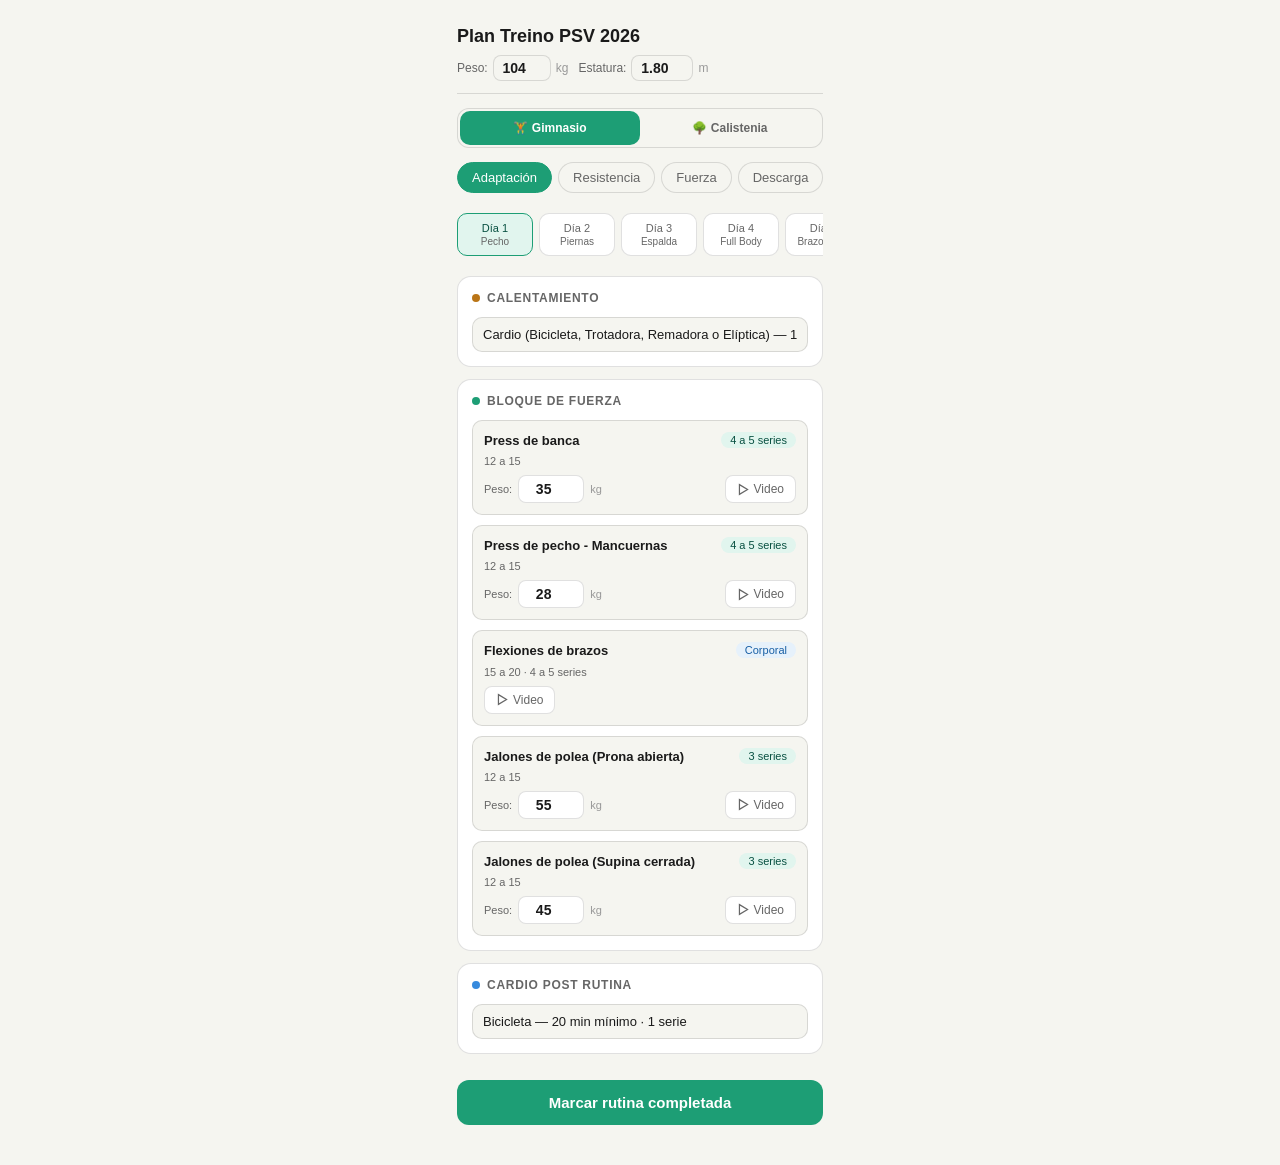
==== commit be3a8e4b: "Add files via upload" ====
--- a/Plan_Treino_PSV_2026.html
+++ b/Plan_Treino_PSV_2026.html
@@ -12,6 +12,7 @@
 :root {
   --accent: #1D9E75; --accent-light: #E1F5EE; --accent-dark: #085041;
   --accent2: #5B3FD4; --accent2-light: #EDE9FB; --accent2-dark: #2D1A8C;
+  --accent3: #D4703F; --accent3-light: #FBEBE2; --accent3-dark: #8C3D1A;
   --warn: #BA7517; --warn-light: #FAEEDA;
   --surface: #ffffff; --surface2: #f5f5f0;
   --border: rgba(0,0,0,0.12); --text: #1a1a1a;
@@ -25,6 +26,7 @@
     --muted: #aaa; --hint: #777;
     --accent-light: #0a3d2a; --accent-dark: #5DCAA5;
     --accent2-light: #1e1540; --accent2-dark: #a48ff5;
+    --accent3-light: #3d2414; --accent3-dark: #e8a378;
   }
 }
 .app { max-width: 390px; margin: 0 auto; padding: 12px; padding-bottom: 40px; }
@@ -37,10 +39,16 @@
 .stat-unit { font-size: 12px; color: var(--hint); }
 
 /* MODE SWITCHER */
-.mode-switcher { display: flex; gap: 0; margin-bottom: 16px; border-radius: 12px; overflow: hidden; border: 0.5px solid var(--border); background: var(--surface2); }
-.mode-btn { flex: 1; padding: 10px 6px; font-size: 12px; font-weight: 600; cursor: pointer; border: none; background: transparent; color: var(--muted); text-align: center; -webkit-tap-highlight-color: transparent; transition: all 0.2s; }
-.mode-btn.active-gym { background: var(--accent); color: #fff; border-radius: 11px; }
-.mode-btn.active-cali { background: var(--accent2); color: #fff; border-radius: 11px; }
+.mode-switcher { display: flex; gap: 0; margin-bottom: 14px; border-radius: 12px; overflow: hidden; border: 0.5px solid var(--border); background: var(--surface2); padding: 2px; }
+.mode-btn { flex: 1; padding: 10px 6px; font-size: 12px; font-weight: 600; cursor: pointer; border: none; background: transparent; color: var(--muted); text-align: center; -webkit-tap-highlight-color: transparent; border-radius: 10px; }
+.mode-btn.active-gym { background: var(--accent); color: #fff; }
+.mode-btn.active-cali { background: var(--accent2); color: #fff; }
+
+/* SUB-TAB SWITCHER (Calistenia vs Ciclismo) */
+.subtab-switcher { display: flex; gap: 6px; margin-bottom: 14px; }
+.subtab-btn { flex: 1; padding: 9px 8px; font-size: 12.5px; font-weight: 600; cursor: pointer; border-radius: 10px; border: 0.5px solid var(--border); background: var(--surface); color: var(--muted); text-align: center; -webkit-tap-highlight-color: transparent; }
+.subtab-btn.active-cali { background: var(--accent2); color: #fff; border-color: var(--accent2); }
+.subtab-btn.active-bike { background: var(--accent3); color: #fff; border-color: var(--accent3); }
 
 .week-tabs { display: flex; gap: 6px; overflow-x: auto; padding-bottom: 6px; margin-bottom: 14px; scrollbar-width: none; -webkit-overflow-scrolling: touch; }
 .week-tabs::-webkit-scrollbar { display: none; }
@@ -50,38 +58,82 @@
 
 .day-tabs { display: flex; gap: 6px; overflow-x: auto; padding-bottom: 6px; margin-bottom: 14px; scrollbar-width: none; -webkit-overflow-scrolling: touch; }
 .day-tabs::-webkit-scrollbar { display: none; }
-.day-tab { flex-shrink: 0; padding: 8px 10px; border-radius: 10px; font-size: 11px; font-weight: 500; cursor: pointer; border: 0.5px solid var(--border); background: var(--surface); color: var(--muted); text-align: center; min-width: 62px; -webkit-tap-highlight-color: transparent; }
+.day-tab { flex-shrink: 0; padding: 8px 10px; border-radius: 10px; font-size: 11px; font-weight: 500; cursor: pointer; border: 0.5px solid var(--border); background: var(--surface); color: var(--muted); text-align: center; min-width: 76px; -webkit-tap-highlight-color: transparent; }
 .day-tab.active-gym  { background: var(--accent-light);  color: var(--accent-dark);  border-color: var(--accent); }
 .day-tab.active-cali { background: var(--accent2-light); color: var(--accent2-dark); border-color: var(--accent2); }
+.day-tab.active-bike { background: var(--accent3-light); color: var(--accent3-dark); border-color: var(--accent3); }
 
 .section-card { background: var(--surface); border: 0.5px solid var(--border); border-radius: 14px; padding: 14px; margin-bottom: 12px; }
 .section-title { font-size: 12px; font-weight: 600; color: var(--muted); text-transform: uppercase; letter-spacing: 0.06em; margin-bottom: 12px; display: flex; align-items: center; gap: 7px; }
 .dot { width: 8px; height: 8px; border-radius: 50%; display: inline-block; flex-shrink: 0; }
 .dot-green { background: var(--accent); }
 .dot-purple { background: var(--accent2); }
+.dot-orange { background: var(--accent3); }
 .dot-amber { background: var(--warn); }
 .dot-blue { background: #378ADD; }
 select { width: 100%; padding: 9px 10px; border-radius: 10px; border: 0.5px solid var(--border); background: var(--surface2); color: var(--text); font-size: 13px; -webkit-appearance: none; appearance: none; }
 .exercise-list { display: flex; flex-direction: column; gap: 10px; }
 .ex-row { display: flex; flex-direction: column; gap: 5px; padding: 11px; background: var(--surface2); border-radius: 10px; border: 0.5px solid var(--border); }
-.ex-header { display: flex; justify-content: space-between; align-items: center; gap: 8px; }
+.ex-header { display: flex; justify-content: space-between; align-items: flex-start; gap: 8px; }
 .ex-name { font-size: 13px; font-weight: 600; color: var(--text); flex: 1; line-height: 1.4; }
 .ex-badge      { font-size: 11px; color: var(--accent-dark);  background: var(--accent-light);  padding: 2px 9px; border-radius: 10px; white-space: nowrap; flex-shrink: 0; }
 .ex-badge-cali { font-size: 11px; color: var(--accent2-dark); background: var(--accent2-light); padding: 2px 9px; border-radius: 10px; white-space: nowrap; flex-shrink: 0; }
 .ex-badge-corp { font-size: 11px; color: #185FA5; background: #E6F1FB; padding: 2px 9px; border-radius: 10px; white-space: nowrap; flex-shrink: 0; }
 .ex-meta { font-size: 11px; color: var(--muted); }
+.ex-note { font-size: 11.5px; color: var(--text); background: var(--surface); border-radius: 8px; padding: 7px 9px; margin-top: 2px; line-height: 1.5; border-left: 2.5px solid var(--accent2); }
 .ex-bottom { display: flex; align-items: center; justify-content: space-between; gap: 8px; margin-top: 3px; }
 .ex-weight-row { display: flex; align-items: center; gap: 6px; }
 .ex-weight-label { font-size: 11px; color: var(--muted); }
 .weight-input { width: 66px; padding: 5px 8px; border-radius: 8px; border: 0.5px solid var(--border); background: var(--surface); color: var(--text); font-size: 14px; font-weight: 600; text-align: center; -webkit-appearance: none; }
 .weight-unit { font-size: 11px; color: var(--hint); }
-.btn-img { display: flex; align-items: center; gap: 4px; padding: 6px 11px; border-radius: 8px; border: 0.5px solid var(--border); background: var(--surface); color: var(--muted); font-size: 12px; cursor: pointer; flex-shrink: 0; -webkit-tap-highlight-color: transparent; }
+.btn-img { display: flex; align-items: center; gap: 4px; padding: 6px 11px; border-radius: 8px; border: 0.5px solid var(--border); background: var(--surface); color: var(--muted); font-size: 12px; cursor: pointer; flex-shrink: 0; text-decoration: none; -webkit-tap-highlight-color: transparent; }
 .btn-img svg { width: 13px; height: 13px; }
 .btn-done-gym  { width: 100%; margin-top: 14px; padding: 14px; background: var(--accent);  color: #fff; border: none; border-radius: 12px; font-size: 15px; font-weight: 600; cursor: pointer; -webkit-tap-highlight-color: transparent; }
 .btn-done-cali { width: 100%; margin-top: 14px; padding: 14px; background: var(--accent2); color: #fff; border: none; border-radius: 12px; font-size: 15px; font-weight: 600; cursor: pointer; -webkit-tap-highlight-color: transparent; }
+.btn-done-bike { width: 100%; margin-top: 14px; padding: 14px; background: var(--accent3); color: #fff; border: none; border-radius: 12px; font-size: 15px; font-weight: 600; cursor: pointer; -webkit-tap-highlight-color: transparent; }
 .completed-banner { background: var(--accent-light); border: 0.5px solid var(--accent); border-radius: 10px; padding: 11px 14px; font-size: 13px; color: var(--accent-dark); display: none; text-align: center; margin-top: 10px; font-weight: 600; }
 .cali-info-card { background: var(--accent2-light); border: 0.5px solid var(--accent2); border-radius: 12px; padding: 12px 14px; margin-bottom: 12px; font-size: 12px; color: var(--accent2-dark); line-height: 1.6; }
 .cali-info-card strong { font-weight: 700; }
+
+/* Phase selector */
+.phase-select-wrap { margin-bottom: 12px; }
+.phase-select-label { font-size: 11px; color: var(--muted); margin-bottom: 6px; display: block; }
+
+/* Objective banner */
+.objective-card { background: var(--surface2); border: 0.5px solid var(--border); border-radius: 10px; padding: 10px 12px; margin-bottom: 12px; font-size: 12px; color: var(--text); line-height: 1.5; }
+.objective-card strong { color: var(--accent2-dark); }
+
+/* Bike session card */
+.bike-hero { background: linear-gradient(135deg, var(--accent3-light), var(--surface2)); border: 0.5px solid var(--accent3); border-radius: 14px; padding: 16px; margin-bottom: 14px; }
+.bike-hero-title { font-size: 15px; font-weight: 700; color: var(--accent3-dark); margin-bottom: 4px; }
+.bike-hero-sub { font-size: 12px; color: var(--muted); }
+.bike-stats-row { display: flex; gap: 8px; margin-top: 10px; }
+.bike-stat { flex: 1; background: var(--surface); border-radius: 8px; padding: 8px; text-align: center; border: 0.5px solid var(--border); }
+.bike-stat-val { font-size: 15px; font-weight: 700; color: var(--accent3-dark); }
+.bike-stat-label { font-size: 10px; color: var(--muted); margin-top: 1px; }
+
+.bike-table { width: 100%; border-collapse: collapse; font-size: 12px; }
+.bike-table th { text-align: left; font-size: 10px; color: var(--muted); text-transform: uppercase; letter-spacing: 0.04em; padding: 6px 8px; border-bottom: 1px solid var(--border); }
+.bike-table td { padding: 9px 8px; border-bottom: 0.5px solid var(--border); vertical-align: top; }
+.bike-table tr:last-child td { border-bottom: none; }
+.bike-block-name { font-weight: 600; color: var(--text); }
+.rpe-badge { display: inline-block; font-size: 10.5px; font-weight: 700; padding: 2px 8px; border-radius: 8px; white-space: nowrap; }
+.rpe-low { background: #E1F5EE; color: #085041; }
+.rpe-mid { background: #FAEEDA; color: #BA7517; }
+.rpe-high { background: #FBE2E2; color: #A52424; }
+@media (prefers-color-scheme: dark) {
+  .rpe-low { background: #0a3d2a; color: #5DCAA5; }
+  .rpe-mid { background: #3d2e0a; color: #e8c05a; }
+  .rpe-high { background: #3d1414; color: #e88a8a; }
+}
+
+.progression-list { display: flex; flex-direction: column; gap: 8px; }
+.progression-item { display: flex; gap: 8px; align-items: flex-start; font-size: 12px; line-height: 1.5; }
+.progression-item .bullet { width: 5px; height: 5px; border-radius: 50%; background: var(--accent3); margin-top: 6px; flex-shrink: 0; }
+
+.precaution-card { background: var(--warn-light); border: 0.5px solid var(--warn); border-radius: 10px; padding: 11px 13px; font-size: 12px; color: var(--warn); line-height: 1.6; margin-bottom: 12px; }
+@media (prefers-color-scheme: dark) { .precaution-card { background: #3d2e0a; color: #e8c05a; } }
+
 .modal-overlay { display: none; position: fixed; inset: 0; background: rgba(0,0,0,0.55); z-index: 100; align-items: flex-end; justify-content: center; }
 .modal-overlay.open { display: flex; }
 .modal-sheet { background: var(--surface); border-radius: 20px 20px 0 0; width: 100%; max-width: 390px; padding: 0 0 40px; max-height: 88vh; overflow-y: auto; -webkit-overflow-scrolling: touch; }
@@ -90,16 +142,9 @@
 .modal-title { font-size: 15px; font-weight: 600; color: var(--text); flex: 1; padding-right: 8px; line-height: 1.3; }
 .modal-close { background: var(--surface2); border: none; font-size: 18px; cursor: pointer; color: var(--muted); line-height: 1; padding: 6px 10px; border-radius: 50%; }
 .modal-body { padding: 16px; }
-.modal-img-wrap { width: 100%; border-radius: 10px; overflow: hidden; background: var(--surface2); border: 0.5px solid var(--border); min-height: 240px; display: flex; align-items: center; justify-content: center; position: relative; padding: 14px; }
-.modal-img-wrap img { width: 100%; display: block; }
-.modal-img-wrap svg { width: 100%; max-width: 320px; height: auto; }
-.modal-img-loading { font-size: 12px; color: var(--muted); padding: 16px; text-align: center; }
-.ex-thumb { width: 34px; height: 34px; border-radius: 8px; background: var(--surface); border: 0.5px solid var(--border); display: flex; align-items: center; justify-content: center; flex-shrink: 0; }
-.ex-thumb svg { width: 24px; height: 24px; }
-.modal-ex-meta { margin-top: 13px; font-size: 13px; color: var(--text); background: var(--surface2); border-radius: 10px; padding: 10px 12px; line-height: 1.8; }
+.modal-ex-meta { font-size: 13px; color: var(--text); background: var(--surface2); border-radius: 10px; padding: 10px 12px; line-height: 1.8; }
 .modal-ex-meta span { color: var(--muted); font-size: 12px; }
 .modal-btn-yt { display: block; width: 100%; margin-top: 12px; padding: 12px; border-radius: 10px; border: 0.5px solid var(--border); background: var(--surface2); color: var(--accent); font-size: 14px; font-weight: 600; cursor: pointer; text-align: center; text-decoration: none; -webkit-tap-highlight-color: transparent; }
-.modal-search-note { margin-top: 10px; font-size: 11px; color: var(--hint); text-align: center; }
 </style>
 </head>
 <body>
@@ -123,37 +168,67 @@
   <!-- MODE SWITCHER -->
   <div class="mode-switcher">
     <button class="mode-btn active-gym" id="btnGym" onclick="setMode('gym')">🏋️ Gimnasio</button>
-    <button class="mode-btn" id="btnCali" onclick="setMode('cali')">🌳 Calistenia / Parque</button>
+    <button class="mode-btn" id="btnCali" onclick="setMode('cali')">🌳 Calistenia</button>
   </div>
 
-  <div class="week-tabs" id="weekTabs"></div>
-  <div class="day-tabs" id="dayTabs"></div>
-
-  <!-- Cali info banner (solo visible en modo cali) -->
-  <div class="cali-info-card" id="caliInfoCard" style="display:none;">
-    <strong>🚶 Caminata diaria:</strong> Mínimo 30 min ida + 30 min vuelta · todos los días<br>
-    <strong id="ropeInfo"></strong>
+  <!-- SUB-TAB: solo visible en modo cali -->
+  <div class="subtab-switcher" id="subtabSwitcher" style="display:none;">
+    <button class="subtab-btn active-cali" id="btnSubCali" onclick="setSubTab('cali')">💪 Calistenia</button>
+    <button class="subtab-btn" id="btnSubBike" onclick="setSubTab('bike')">🚴 Ciclismo</button>
   </div>
 
-  <div class="section-card">
-    <div class="section-title"><span class="dot dot-amber"></span>Pre calentamiento</div>
-    <select id="warmupSelect"></select>
+  <!-- ══════════ VISTA: GYM + CALISTENIA (ejercicios) ══════════ -->
+  <div id="exerciseView">
+    <div class="week-tabs" id="weekTabs"></div>
+    <div class="day-tabs" id="dayTabs"></div>
+
+    <!-- Fase de progresión (solo calistenia) -->
+    <div class="phase-select-wrap" id="phaseWrap" style="display:none;">
+      <span class="phase-select-label">Fase de progresión</span>
+      <select id="phaseSelect" onchange="onPhaseChange(this.value)"></select>
+    </div>
+
+    <!-- Objetivo del día (solo calistenia) -->
+    <div class="objective-card" id="objectiveCard" style="display:none;"></div>
+
+    <!-- Cali info banner: cuerda + caminata -->
+    <div class="cali-info-card" id="caliInfoCard" style="display:none;">
+      <strong id="ropeInfo"></strong>
+    </div>
+
+    <div class="section-card" id="warmupSection">
+      <div class="section-title"><span class="dot dot-amber"></span>Calentamiento</div>
+      <div id="warmupBlock"></div>
+    </div>
+
+    <div class="section-card">
+      <div class="section-title" id="exSectionTitle">
+        <span class="dot dot-green" id="exDot"></span>Bloque de fuerza
+      </div>
+      <div class="exercise-list" id="exerciseList"></div>
+    </div>
+
+    <div class="section-card" id="finisherSection" style="display:none;">
+      <div class="section-title"><span class="dot dot-purple"></span><span id="finisherTitle">Finisher</span></div>
+      <div id="finisherBlock" class="ex-note" style="margin-top:0;"></div>
+    </div>
+
+    <div class="section-card" id="cardioSection">
+      <div class="section-title"><span class="dot dot-blue"></span><span id="cardioSectionTitle">Cardio post rutina</span></div>
+      <select id="cardioSelect"></select>
+    </div>
+
+    <div id="doneBtnWrap"></div>
+    <div class="completed-banner" id="doneBanner">¡Rutina completada! Excelente trabajo 💪</div>
   </div>
 
-  <div class="section-card">
-    <div class="section-title" id="exSectionTitle">
-      <span class="dot dot-green" id="exDot"></span>Ejercicios
-    </div>
-    <div class="exercise-list" id="exerciseList"></div>
+  <!-- ══════════ VISTA: CICLISMO ══════════ -->
+  <div id="bikeView" style="display:none;">
+    <div class="day-tabs" id="bikeDayTabs"></div>
+    <div id="bikeContent"></div>
+    <button class="btn-done-bike" onclick="markDone()">Marcar salida completada</button>
+    <div class="completed-banner" id="bikeDoneBanner">¡Salida completada! Buen trabajo sobre la bici 🚴</div>
   </div>
-
-  <div class="section-card" id="cardioSection">
-    <div class="section-title"><span class="dot dot-blue"></span>Cardio post rutina</div>
-    <select id="cardioSelect"></select>
-  </div>
-
-  <div id="doneBtnWrap"></div>
-  <div class="completed-banner" id="doneBanner">¡Rutina completada! Excelente trabajo 💪</div>
 </div>
 
 <!-- MODAL -->
@@ -165,16 +240,24 @@
       <button class="modal-close" onclick="closeModalDirect()">×</button>
     </div>
     <div class="modal-body">
-      <div class="modal-img-wrap" id="modalImgWrap" style="--icon-color:var(--accent-dark);"></div>
       <div class="modal-ex-meta" id="modalMeta"></div>
       <a class="modal-btn-yt" id="modalSearchLink" target="_blank">Buscar video en YouTube ↗</a>
-      <p class="modal-search-note">Ilustración de referencia</p>
     </div>
   </div>
 </div>
 
 <script>
-/* ─── SHARED DATA ─── */
+/* ═══════════════════════ SHARED HELPERS ═══════════════════════ */
+function getYtQuery(name) {
+  return "https://www.youtube.com/results?search_query=" + encodeURIComponent("como hacer " + name + " ejercicio");
+}
+function isCorporal(p) {
+  if (typeof p !== 'string') return false;
+  const l = p.toLowerCase();
+  return l === 'corporal' || l.includes('corporal') || l.includes('asistido');
+}
+
+/* ═══════════════════════ GYM DATA ═══════════════════════ */
 const cardioOptionsGym = [
   { name: "Bicicleta", detail: "20 min mínimo · 1 serie" },
   { name: "Elíptica", detail: "20 min mínimo · 1 serie" },
@@ -193,416 +276,11 @@
   { name: "EMOM Burpee", detail: "8 Burpee over the bar · 8 series" },
   { name: "EMOM Burpee 2", detail: "10 Burpee over the bar · 10 series" }
 ];
-const cardioOptionsCali = [
-  { name: "Salto de cuerda continuo", detail: "3 × 3 min (descanso 1 min)" },
-  { name: "Salto de cuerda intervalos", detail: "10 × 30 seg máx / 30 seg trote" },
-  { name: "Caminata con sprint cada 5 min", detail: "20 min total · 4 sprints" },
-  { name: "Rodillas altas", detail: "10 × 30 seg · descanso 30 seg" },
-  { name: "Jumping Jacks", detail: "4 × 50 reps" },
-  { name: "Mountain Climbers", detail: "4 × 20 reps c/pierna" },
-  { name: "Burpees parque", detail: "5 × 10 reps · descanso 60 seg" }
-];
 const warmupOptionsGym = [
   { name: "Cardio (Bicicleta, Trotadora, Remadora o Elíptica)", detail: "10 min" },
   { name: "Activación muscular", detail: "5 min" }
 ];
-const warmupOptionsCali = [
-  { name: "Caminata rápida al parque + movilidad articular", detail: "10 min" },
-  { name: "Trote suave + círculos de brazos y caderas", detail: "8 min" },
-  { name: "Jumping Jacks + movilidad dinámica", detail: "5 min" }
-];
-
-/* ─── PICTOGRAMAS DE SILUETA SÓLIDA (estilo señalética deportiva) ───
-   No dependen de internet: siempre cargan. Silueta humana rellena con
-   articulaciones marcadas y flecha de movimiento inicio→final cuando aplica. */
-const svgWrap = (inner) => `<svg viewBox="0 0 200 160" xmlns="http://www.w3.org/2000/svg">
-  <g fill="var(--icon-color,#1a1a1a)" stroke="var(--icon-color,#1a1a1a)">${inner}</g>
-</svg>`;
-
-// Helper shapes reused across pictograms (silueta sólida tipo pictograma olímpico)
-const HEAD = (cx, cy, r=13) => `<circle cx="${cx}" cy="${cy}" r="${r}"/>`;
-const LIMB = (x1,y1,x2,y2,w=13) => `<line x1="${x1}" y1="${y1}" x2="${x2}" y2="${y2}" stroke-width="${w}" stroke-linecap="round"/>`;
-const TORSO = (x1,y1,x2,y2,w=20) => `<line x1="${x1}" y1="${y1}" x2="${x2}" y2="${y2}" stroke-width="${w}" stroke-linecap="round"/>`;
-const ARROW = (x1,y1,x2,y2) => `<line x1="${x1}" y1="${y1}" x2="${x2}" y2="${y2}" stroke-width="3" stroke-dasharray="5 5" marker-end="url(#arrowhead)"/>`;
-const GROUND = (y) => `<line x1="15" y1="${y}" x2="185" y2="${y}" stroke-width="3" opacity="0.25"/>`;
-const ARROWDEF = `<defs><marker id="arrowhead" markerWidth="8" markerHeight="8" refX="6" refY="3" orient="auto"><path d="M0,0 L6,3 L0,6 Z" fill="var(--icon-color,#1a1a1a)"/></marker></defs>`;
-
-const exerciseIcons = {
-  // ══ EMPUJE / PUSH ══
-  "push-up": svgWrap(`${ARROWDEF}${GROUND(135)}
-    ${HEAD(150,60)}
-    ${TORSO(140,72,70,100)}
-    ${LIMB(70,100,30,132)}
-    ${LIMB(105,86,90,120)}${LIMB(90,120,60,108)}
-    ${LIMB(115,80,132,58)}
-    ${ARROW(105,60,105,95)}
-  `),
-  "diamond-push-up": svgWrap(`${ARROWDEF}${GROUND(135)}
-    ${HEAD(148,58)}
-    ${TORSO(138,70,68,98)}
-    ${LIMB(68,98,30,130)}
-    ${LIMB(95,84,88,118)}${LIMB(88,118,68,110)}
-    ${LIMB(101,84,88,118)}
-    ${ARROW(103,58,103,90)}
-  `),
-  "pike-push-up": svgWrap(`${ARROWDEF}${GROUND(140)}
-    ${HEAD(65,45)}
-    ${TORSO(70,56,105,100)}
-    ${LIMB(105,100,160,132)}
-    ${LIMB(105,100,78,132)}
-    ${LIMB(80,72,55,95)}
-    ${ARROW(65,60,65,95)}
-  `),
-  "dip": svgWrap(`${ARROWDEF}
-    <rect x="35" y="88" width="10" height="55" rx="3"/>
-    <rect x="155" y="88" width="10" height="55" rx="3"/>
-    <line x1="35" y1="93" x2="165" y2="93" stroke-width="6"/>
-    ${HEAD(100,55)}
-    ${TORSO(100,66,100,98)}
-    ${LIMB(100,75,72,90)}${LIMB(100,75,128,90)}
-    ${LIMB(100,98,88,135)}${LIMB(100,98,112,135)}
-    ${ARROW(100,68,100,105)}
-  `),
-  "press-banca": svgWrap(`
-    <rect x="40" y="112" width="120" height="12" rx="3"/>
-    ${HEAD(58,72)}
-    ${TORSO(58,84,58,108)}
-    <line x1="78" y1="58" x2="140" y2="58" stroke-width="6"/>
-    <circle cx="82" cy="58" r="10"/><circle cx="136" cy="58" r="10"/>
-    ${LIMB(58,88,100,58)}${LIMB(58,88,120,58)}
-    ${LIMB(58,108,42,108)}${LIMB(58,108,82,108)}
-  `),
-  "press-hombro": svgWrap(`${ARROWDEF}${GROUND(148)}
-    ${HEAD(100,42)}
-    ${TORSO(100,54,100,105)}
-    ${LIMB(100,105,80,145)}${LIMB(100,105,120,145)}
-    ${LIMB(100,68,64,38)}${LIMB(100,68,136,38)}
-    <circle cx="60" cy="34" r="8"/><circle cx="140" cy="34" r="8"/>
-    ${ARROW(100,95,100,50)}
-  `),
-  "curl-bicep": svgWrap(`${ARROWDEF}${GROUND(148)}
-    ${HEAD(100,38)}
-    ${TORSO(100,50,100,105)}
-    ${LIMB(100,105,80,145)}${LIMB(100,105,120,145)}
-    ${LIMB(100,64,128,80)}
-    <circle cx="130" cy="55" r="9"/>
-    ${LIMB(128,80,110,55)}
-    ${LIMB(100,64,72,90)}
-    ${ARROW(128,82,120,58)}
-  `),
-  "triceps": svgWrap(`${ARROWDEF}${GROUND(148)}
-    ${HEAD(100,38)}
-    ${TORSO(100,50,100,105)}
-    ${LIMB(100,105,80,145)}${LIMB(100,105,120,145)}
-    ${LIMB(100,62,130,58)}${LIMB(130,58,130,100)}
-    ${LIMB(100,62,74,88)}
-    ${ARROW(130,60,130,95)}
-  `),
-  "vuelo-lateral": svgWrap(`${ARROWDEF}${GROUND(148)}
-    ${HEAD(100,42)}
-    ${TORSO(100,54,100,105)}
-    ${LIMB(100,105,80,145)}${LIMB(100,105,120,145)}
-    ${LIMB(100,66,52,52)}${LIMB(100,66,148,52)}
-    <circle cx="48" cy="52" r="8"/><circle cx="152" cy="52" r="8"/>
-    ${ARROW(100,95,55,58)}${ARROW(100,95,145,58)}
-  `),
-
-  // ══ JALAR / PULL ══
-  "pull-up": svgWrap(`
-    <rect x="20" y="28" width="160" height="8" rx="3"/>
-    ${HEAD(100,52)}
-    ${LIMB(85,36,100,63)}${LIMB(115,36,100,63)}
-    ${TORSO(100,63,100,108)}
-    ${LIMB(100,108,78,145)}${LIMB(100,108,122,145)}
-  `),
-  "australian-pull-up": svgWrap(`${ARROWDEF}
-    <rect x="15" y="52" width="170" height="8" rx="3"/>
-    ${HEAD(68,88)}
-    ${TORSO(76,80,138,100)}
-    ${LIMB(78,90,100,58)}
-    ${LIMB(138,100,165,132)}
-    ${LIMB(90,96,62,122)}
-    ${ARROW(90,100,60,60)}
-  `),
-  "remo": svgWrap(`${ARROWDEF}${GROUND(140)}
-    ${HEAD(150,48)}
-    ${TORSO(140,58,88,88)}
-    ${LIMB(88,88,58,132)}
-    ${LIMB(88,88,128,132)}
-    ${LIMB(100,92,55,75)}
-    <circle cx="52" cy="73" r="8"/>
-    ${ARROW(95,85,58,78)}
-  `),
-  "iso-pull": svgWrap(`
-    <rect x="20" y="26" width="160" height="8" rx="3"/>
-    ${HEAD(100,50)}
-    ${LIMB(85,34,100,61)}${LIMB(115,34,100,61)}
-    ${TORSO(100,61,100,106)}
-    ${LIMB(100,106,78,145)}${LIMB(100,106,122,145)}
-  `),
-  "superman": svgWrap(`
-    ${GROUND(140)}
-    ${HEAD(45,58)}
-    ${TORSO(56,65,140,92)}
-    ${LIMB(56,66,30,42)}
-    ${LIMB(140,92,168,120)}
-    ${LIMB(120,90,150,68)}
-    <line x1="20" y1="135" x2="180" y2="135" stroke-width="3" stroke-dasharray="4 6" opacity="0.3"/>
-  `),
-  "nadadores": svgWrap(`
-    ${GROUND(140)}
-    ${HEAD(50,62)}
-    ${TORSO(60,68,140,92)}
-    ${LIMB(60,66,32,45)}
-    ${LIMB(140,92,168,72)}
-    ${LIMB(115,88,150,105)}
-    <line x1="20" y1="135" x2="180" y2="135" stroke-width="3" stroke-dasharray="4 6" opacity="0.3"/>
-  `),
-
-  // ══ PIERNA / SQUAT ══
-  "sentadilla": svgWrap(`${ARROWDEF}${GROUND(148)}
-    ${HEAD(100,40)}
-    ${TORSO(100,52,100,92)}
-    ${LIMB(100,92,72,112)}${LIMB(72,112,72,145)}
-    ${LIMB(100,92,128,112)}${LIMB(128,112,128,145)}
-    ${LIMB(100,68,75,80)}${LIMB(100,68,125,80)}
-    ${ARROW(100,58,100,88)}
-  `),
-  "sentadilla-sumo": svgWrap(`${ARROWDEF}${GROUND(148)}
-    ${HEAD(100,40)}
-    ${TORSO(100,52,100,88)}
-    ${LIMB(100,88,62,112)}${LIMB(62,112,68,145)}
-    ${LIMB(100,88,138,112)}${LIMB(138,112,132,145)}
-    ${LIMB(100,64,75,55)}${LIMB(100,64,125,55)}
-    ${ARROW(100,56,100,84)}
-  `),
-  "sentadilla-bulgara": svgWrap(`${ARROWDEF}
-    <rect x="128" y="92" width="38" height="10" rx="3"/>
-    ${HEAD(88,40)}
-    ${TORSO(88,52,90,92)}
-    ${LIMB(90,92,60,112)}${LIMB(60,112,60,145)}
-    ${LIMB(90,92,132,95)}
-    <line x1="18" y1="145" x2="100" y2="145" stroke-width="3" opacity="0.25"/>
-    ${ARROW(88,58,88,86)}
-  `),
-  "wall-sit": svgWrap(`
-    <line x1="150" y1="15" x2="150" y2="150" stroke-width="8" opacity="0.3"/>
-    ${HEAD(118,55)}
-    ${TORSO(118,67,118,98)}
-    ${LIMB(118,98,90,98)}${LIMB(90,98,90,145)}
-    ${LIMB(118,98,148,118)}${LIMB(148,118,148,145)}
-    ${GROUND(148)}
-  `),
-  "pistol-squat": svgWrap(`${ARROWDEF}${GROUND(140)}
-    ${HEAD(90,40)}
-    ${TORSO(90,52,95,92)}
-    ${LIMB(95,92,65,108)}${LIMB(65,108,65,138)}
-    ${LIMB(95,92,150,98)}
-    ${LIMB(78,58,58,80)}
-    ${ARROW(90,58,90,86)}
-  `),
-  "estocada": svgWrap(`${ARROWDEF}${GROUND(148)}
-    ${HEAD(90,35)}
-    ${TORSO(90,47,96,86)}
-    ${LIMB(96,86,66,98)}${LIMB(66,98,55,145)}
-    ${LIMB(96,86,132,112)}${LIMB(132,112,152,145)}
-    ${LIMB(88,60,70,72)}${LIMB(88,60,108,72)}
-    ${ARROW(96,80,96,105)}
-  `),
-  "puente-gluteo": svgWrap(`
-    ${GROUND(130)}
-    ${HEAD(52,105)}
-    ${TORSO(64,102,100,92)}
-    ${LIMB(100,92,138,112)}${LIMB(138,112,163,130)}
-    ${LIMB(100,92,108,130)}
-    <line x1="20" y1="132" x2="180" y2="132" stroke-width="3" opacity="0.15"/>
-  `),
-  "calf-raise": svgWrap(`${ARROWDEF}${GROUND(148)}
-    ${HEAD(100,38)}
-    ${TORSO(100,50,100,98)}
-    ${LIMB(100,98,80,128)}<circle cx="80" cy="140" r="6"/>
-    ${LIMB(100,98,120,128)}<circle cx="120" cy="140" r="6"/>
-    <line x1="72" y1="142" x2="88" y2="142" stroke-width="4"/>
-    <line x1="112" y1="142" x2="128" y2="142" stroke-width="4"/>
-    ${ARROW(100,120,100,105)}
-  `),
-  "jump-squat": svgWrap(`${ARROWDEF}
-    ${HEAD(100,32)}
-    ${TORSO(100,44,100,72)}
-    ${LIMB(100,72,76,88)}${LIMB(76,88,82,112)}
-    ${LIMB(100,72,124,88)}${LIMB(124,88,118,112)}
-    ${LIMB(100,52,74,42)}${LIMB(100,52,126,42)}
-    <path d="M55 130 Q100 112 145 130" stroke-width="3" fill="none" stroke-dasharray="3 6" opacity="0.4"/>
-    ${GROUND(140)}
-  `),
-  "peso-muerto": svgWrap(`${ARROWDEF}${GROUND(140)}
-    ${HEAD(78,48)}
-    ${TORSO(78,58,95,92)}
-    ${LIMB(95,92,72,138)}
-    ${LIMB(95,92,122,128)}
-    ${LIMB(78,66,52,98)}
-    <line x1="42" y1="98" x2="42" y2="132" stroke-width="6"/>
-    <circle cx="42" cy="98" r="10"/><circle cx="42" cy="132" r="10"/>
-    ${ARROW(78,70,78,45)}
-  `),
-
-  // ══ CORE / ABS ══
-  "leg-raise": svgWrap(`${ARROWDEF}
-    <rect x="15" y="18" width="170" height="8" rx="3"/>
-    ${HEAD(65,42)}
-    ${LIMB(75,36,95,24)}
-    ${TORSO(75,50,98,88)}
-    ${LIMB(98,88,140,58)}
-    ${LIMB(98,88,145,92)}
-    ${ARROW(120,85,138,62)}
-  `),
-  "abs-twist": svgWrap(`${ARROWDEF}${GROUND(148)}
-    ${HEAD(100,40)}
-    ${TORSO(100,52,95,98)}
-    ${LIMB(95,98,70,140)}${LIMB(95,98,120,140)}
-    ${LIMB(96,64,58,55)}${LIMB(96,64,140,80)}
-    <path d="M50 128 Q100 145 150 128" stroke-width="3" fill="none" stroke-dasharray="3 6" opacity="0.4"/>
-  `),
-  "hollow-body": svgWrap(`
-    ${GROUND(118)}
-    ${HEAD(52,88)}
-    ${TORSO(64,92,102,104)}
-    ${LIMB(102,104,148,84)}
-    ${LIMB(102,104,145,118)}
-    <line x1="18" y1="120" x2="182" y2="120" stroke-width="3" opacity="0.15"/>
-  `),
-  "russian-twist": svgWrap(`${ARROWDEF}
-    ${TORSO(100,95,100,60)}
-    ${LIMB(100,68,70,58)}${LIMB(70,58,44,42)}
-    ${LIMB(100,68,130,58)}${LIMB(130,58,156,42)}
-    ${HEAD(100,90,10)}
-    ${LIMB(100,102,80,142)}${LIMB(100,102,120,142)}
-    <path d="M44 52 L156 52" stroke-width="3" stroke-dasharray="3 6" opacity="0.4"/>
-  `),
-  "mountain-climber": svgWrap(`${ARROWDEF}${GROUND(135)}
-    ${LIMB(40,128,160,88,10)}
-    ${HEAD(150,72)}
-    ${LIMB(40,128,58,100)}
-    ${LIMB(40,128,98,113)}
-    ${LIMB(98,113,80,88)}
-    ${ARROW(100,113,80,92)}
-  `),
-
-  // ══ CARDIO / FULL BODY EXPLOSIVO ══
-  "burpee": svgWrap(`${ARROWDEF}${GROUND(140)}
-    ${HEAD(58,112)}
-    ${TORSO(68,116,118,98)}
-    ${LIMB(118,98,158,58)}
-    ${LIMB(118,98,148,113)}
-    ${LIMB(60,122,40,142)}${LIMB(60,122,88,138)}
-    ${ARROW(100,105,140,68)}
-  `),
-  "jumping-jack": svgWrap(`
-    ${HEAD(100,32)}
-    ${TORSO(100,44,100,96)}
-    ${LIMB(100,96,58,142)}${LIMB(100,96,142,142)}
-    ${LIMB(100,58,52,26)}${LIMB(100,58,148,26)}
-    ${GROUND(145)}
-  `),
-  "cuerda": svgWrap(`
-    <path d="M38 100 Q28 55 70 40 Q100 30 130 40 Q172 55 162 100" stroke-width="4" fill="none"/>
-    ${HEAD(100,56)}
-    ${TORSO(100,68,100,105)}
-    ${LIMB(100,105,78,145)}${LIMB(100,105,122,145)}
-    ${LIMB(100,78,72,92)}${LIMB(100,78,128,92)}
-    ${GROUND(148)}
-  `),
-  "caminata": svgWrap(`${ARROWDEF}
-    ${HEAD(70,38)}
-    ${TORSO(74,50,80,92)}
-    ${LIMB(80,92,52,140)}
-    ${LIMB(80,92,112,128)}${LIMB(112,128,142,128)}
-    ${LIMB(76,62,48,72)}${LIMB(76,62,104,52)}
-    <path d="M118 38 Q142 38 152 54" stroke-width="3" fill="none" stroke-dasharray="4 6" opacity="0.4"/>
-    <path d="M124 54 Q146 54 155 66" stroke-width="3" fill="none" stroke-dasharray="4 6" opacity="0.4"/>
-    ${GROUND(142)}
-  `),
-  "rodillas-altas": svgWrap(`${ARROWDEF}${GROUND(148)}
-    ${HEAD(90,32)}
-    ${TORSO(90,44,90,86)}
-    ${LIMB(90,86,60,96)}${LIMB(60,96,60,142)}
-    ${LIMB(90,86,120,66)}${LIMB(120,66,120,44)}
-    ${LIMB(90,56,58,46)}${LIMB(90,56,120,60)}
-    ${ARROW(120,64,120,48)}
-  `),
-  "kettlebell-swing": svgWrap(`${ARROWDEF}${GROUND(148)}
-    ${HEAD(100,40)}
-    ${TORSO(100,52,100,92)}
-    ${LIMB(100,92,75,128)}${LIMB(100,92,125,128)}
-    ${LIMB(100,64,68,88)}${LIMB(100,64,132,88)}
-    <circle cx="100" cy="105" r="12"/>
-    ${LIMB(100,92,100,102)}
-    ${ARROW(100,70,100,95)}
-  `),
-  "battle-rope": svgWrap(`${ARROWDEF}${GROUND(148)}
-    ${HEAD(100,36)}
-    ${TORSO(100,48,100,92)}
-    ${LIMB(100,92,80,145)}${LIMB(100,92,120,145)}
-    <path d="M100 62 Q68 45 52 72 Q42 92 60 98" stroke-width="5" fill="none"/>
-    <path d="M100 62 Q132 78 148 55 Q158 40 142 34" stroke-width="5" fill="none"/>
-    ${ARROW(55,80,55,55)}${ARROW(145,50,145,75)}
-  `)
-};
-
-// Mapeo por keyword (orden importa: primero coincidencias más específicas)
-const iconMap = [
-  ["diamante", "diamond-push-up"],
-  ["pike push", "pike-push-up"],
-  ["push up", "push-up"], ["push ups", "push-up"], ["flexion", "push-up"], ["flexiones", "push-up"],
-  ["dip", "dip"], ["fondos en paralelas", "dip"], ["fondos", "dip"],
-  ["press de banca", "press-banca"],
-  ["press de pecho", "press-banca"], ["press de hombro", "press-hombro"], ["press militar", "press-hombro"],
-  ["curl de bícep", "curl-bicep"], ["curl de bicep", "curl-bicep"], ["curl barra z", "curl-bicep"], ["curl concentrado", "curl-bicep"], ["curl martillo", "curl-bicep"],
-  ["tríceps", "triceps"], ["triceps", "triceps"], ["rompe cráneo", "triceps"], ["extensión de codo", "triceps"],
-  ["vuelo lateral", "vuelo-lateral"], ["elevación frontal", "vuelo-lateral"],
-  ["australian pull", "australian-pull-up"],
-  ["iso pull", "iso-pull"],
-  ["pull up", "pull-up"], ["pull ups", "pull-up"],
-  ["remo", "remo"], ["facepull", "remo"], ["jalón", "remo"], ["jalon", "remo"], ["jalones", "remo"],
-  ["superman", "superman"],
-  ["nadadores", "nadadores"],
-  ["sentadilla sumo", "sentadilla-sumo"],
-  ["sentadilla búlgara", "sentadilla-bulgara"], ["sentadilla bulgara", "sentadilla-bulgara"],
-  ["wall sit", "wall-sit"], ["isométrica", "wall-sit"],
-  ["pistol", "pistol-squat"],
-  ["jump squat", "jump-squat"],
-  ["sentadilla", "sentadilla"], ["sentadillas", "sentadilla"], ["squat", "sentadilla"], ["goblet squat", "sentadilla"],
-  ["estocada", "estocada"], ["estocadas", "estocada"], ["lunge", "estocada"],
-  ["puente glúteo", "puente-gluteo"],
-  ["calf", "calf-raise"], ["tibials", "calf-raise"],
-  ["peso muerto", "peso-muerto"], ["prensa de piernas", "peso-muerto"], ["extensión de piernas", "peso-muerto"], ["extensión de rodilla", "peso-muerto"], ["curl isquiotibiales", "peso-muerto"],
-  ["leg raise", "leg-raise"], ["leg raises", "leg-raise"], ["rueda abdominal", "leg-raise"], ["set abs", "leg-raise"],
-  ["hollow body", "hollow-body"],
-  ["abs twist", "abs-twist"], ["russian twist", "russian-twist"],
-  ["mountain climber", "mountain-climber"],
-  ["burpee", "burpee"],
-  ["jumping jack", "jumping-jack"],
-  ["cuerda", "cuerda"], ["salto de cuerda", "cuerda"],
-  ["caminata", "caminata"], ["trote", "caminata"], ["bicicleta", "caminata"], ["elíptica", "caminata"], ["remadora", "caminata"],
-  ["rodillas altas", "rodillas-altas"],
-  ["swing pesa rusa", "kettlebell-swing"],
-  ["battle rope", "battle-rope"],
-  ["circuito", "burpee"], ["emom", "burpee"], ["hiit", "burpee"], ["clean combo", "kettlebell-swing"]
-];
-
-function getExerciseIcon(name) {
-  const lower = name.toLowerCase();
-  for (const [key, iconKey] of iconMap) {
-    if (lower.includes(key)) return exerciseIcons[iconKey];
-  }
-  return exerciseIcons["sentadilla"]; // fallback genérico (figura de pie)
-}
-function getYtQuery(name) {
-  return "https://www.youtube.com/results?search_query=" + encodeURIComponent("como hacer " + name + " ejercicio");
-}
-
-
-/* ─── GYM WEEKS ─── */
+
 const gymWeeks = [
   { name: "Adaptación", days: [
     { label: "Día 1", name: "Pecho", exercises: [
@@ -772,245 +450,449 @@
   ]}
 ];
 
-/* ─── CALISTENIA WEEKS ─── */
-// 3 días/semana · Full Body · sin equipo (parque con barras bajas, paralelas, pull-up)
-// Día A = Empuje · Día B = Jalar + Pierna · Día C = Full Body explosivo + Core
-// Cardio: salto cuerda Lunes y Viernes; caminata todos los días
-const caliWeeks = [
-  { name: "Semana 1", rope: true, days: [
-    { label: "Día A", name: "Empuje", exercises: [
-      { name: "Push ups (calentamiento)", reps: "10", series: "2", peso: "Corporal" },
-      { name: "Push ups (trabajo)", reps: "15 a 20", series: "4", peso: "Corporal" },
-      { name: "Pike push ups (hombros)", reps: "10 a 12", series: "3", peso: "Corporal" },
-      { name: "Dips en banco/paralelas", reps: "10 a 12", series: "4", peso: "Corporal" },
-      { name: "Sentadilla + pausa 2 seg", reps: "15 a 20", series: "4", peso: "Corporal" },
-      { name: "Estocadas caminando", reps: "12 por pierna", series: "3", peso: "Corporal" }
-    ]},
-    { label: "Día B", name: "Jalar + Pierna", exercises: [
-      { name: "Australian pull ups (barra baja)", reps: "12 a 15", series: "4", peso: "Corporal" },
-      { name: "Pull ups (agarre prono)", reps: "5 a 8", series: "4", peso: "Corporal" },
-      { name: "Superman hold (suelo)", reps: "30 a 40 seg", series: "4", peso: "Corporal" },
-      { name: "Sentadilla sumo", reps: "20", series: "4", peso: "Corporal" },
-      { name: "Puente glúteo", reps: "15", series: "4", peso: "Corporal" },
-      { name: "Calf raises (1 pierna)", reps: "20 por pierna", series: "3", peso: "Corporal" }
-    ]},
-    { label: "Día C", name: "Full Body + Core", exercises: [
-      { name: "Burpees", reps: "8", series: "4", peso: "Corporal" },
-      { name: "Jump squat", reps: "15", series: "4", peso: "Corporal" },
-      { name: "Push ups explosivos", reps: "8 a 10", series: "4", peso: "Corporal" },
-      { name: "Australian pull ups (ritmo rápido)", reps: "12", series: "4", peso: "Corporal" },
-      { name: "Leg raises (barra o suelo)", reps: "12 a 15", series: "4", peso: "Corporal" },
-      { name: "Hollow body hold", reps: "30 seg", series: "3", peso: "Corporal" }
-    ]}
-  ]},
-  { name: "Semana 2", rope: true, days: [
-    { label: "Día A", name: "Empuje +", exercises: [
-      { name: "Push ups diamante", reps: "12 a 15", series: "4", peso: "Corporal" },
-      { name: "Push ups declinados (pies en banco)", reps: "12", series: "4", peso: "Corporal" },
-      { name: "Pike push ups", reps: "12", series: "4", peso: "Corporal" },
-      { name: "Dips en paralelas", reps: "12 a 15", series: "4", peso: "Corporal" },
-      { name: "Sentadilla isométrica (wall sit)", reps: "45 seg", series: "4", peso: "Corporal" },
-      { name: "Estocadas en salto", reps: "10 por pierna", series: "3", peso: "Corporal" }
-    ]},
-    { label: "Día B", name: "Jalar + Pierna", exercises: [
-      { name: "Pull ups (agarre supino)", reps: "6 a 8", series: "4", peso: "Corporal" },
-      { name: "Australian pull ups + pausa 2 seg", reps: "12", series: "4", peso: "Corporal" },
-      { name: "Nadadores (suelo)", reps: "15", series: "4", peso: "Corporal" },
-      { name: "Sentadilla búlgara (pie en banco)", reps: "10 por pierna", series: "4", peso: "Corporal" },
-      { name: "Puente glúteo con pausa 2 seg", reps: "15", series: "4", peso: "Corporal" },
-      { name: "Tibials raises", reps: "25", series: "3", peso: "Corporal" }
-    ]},
-    { label: "Día C", name: "Full Body + Core", exercises: [
-      { name: "Burpees + pull up combo", reps: "6", series: "4", peso: "Corporal" },
-      { name: "Jump squat", reps: "15", series: "4", peso: "Corporal" },
-      { name: "Push ups en combo (normal + diamante)", reps: "10 + 5", series: "4", peso: "Corporal" },
-      { name: "Abs twist (suelo)", reps: "15 por lado", series: "4", peso: "Corporal" },
-      { name: "Leg raises + Hollow body (circuito)", reps: "12 + 30 seg", series: "4", peso: "Corporal" },
-      { name: "Mountain climbers", reps: "20 por pierna", series: "4", peso: "Corporal" }
-    ]}
-  ]},
-  { name: "Semana 3", rope: true, days: [
-    { label: "Día A", name: "Empuje Fuerza", exercises: [
-      { name: "Push ups (máximas reps)", reps: "Hasta el fallo", series: "5", peso: "Corporal" },
-      { name: "Dips en paralelas (lento: 3 seg bajada)", reps: "10", series: "5", peso: "Corporal" },
-      { name: "Pike push ups + pausa abajo 2 seg", reps: "10", series: "4", peso: "Corporal" },
-      { name: "Sentadilla pistol asistida (barra)", reps: "6 por pierna", series: "4", peso: "Corporal" },
-      { name: "Sentadilla búlgara", reps: "12 por pierna", series: "4", peso: "Corporal" },
-      { name: "Calf raises bilateral", reps: "25", series: "4", peso: "Corporal" }
-    ]},
-    { label: "Día B", name: "Jalar Fuerza", exercises: [
-      { name: "Pull ups (máximas reps)", reps: "Hasta el fallo", series: "5", peso: "Corporal" },
-      { name: "Australian pull ups (lento: 3 seg bajada)", reps: "10", series: "5", peso: "Corporal" },
-      { name: "Iso pull (sostener arriba 5 seg)", reps: "6", series: "4", peso: "Corporal" },
-      { name: "Superman hold", reps: "40 seg", series: "4", peso: "Corporal" },
-      { name: "Puente glúteo + extensión 1 pierna", reps: "12 por pierna", series: "4", peso: "Corporal" },
-      { name: "Estocadas caminando", reps: "15 por pierna", series: "4", peso: "Corporal" }
-    ]},
-    { label: "Día C", name: "Full Body HIIT", exercises: [
-      { name: "Circuito EMOM (Burpee + Pull up + Push up)", reps: "5 c/u", series: "6", peso: "Corporal" },
-      { name: "Jump squat explosivo", reps: "15", series: "4", peso: "Corporal" },
-      { name: "Mountain climbers", reps: "20 por pierna", series: "4", peso: "Corporal" },
-      { name: "Leg raises (barra)", reps: "15", series: "4", peso: "Corporal" },
-      { name: "Abs twist (suelo)", reps: "20 por lado", series: "3", peso: "Corporal" },
-      { name: "Hollow body hold", reps: "40 seg", series: "3", peso: "Corporal" }
-    ]}
-  ]},
-  { name: "Semana 4", rope: false, days: [
-    { label: "Día A", name: "Descarga Empuje", exercises: [
-      { name: "Push ups (ritmo normal)", reps: "15", series: "3", peso: "Corporal" },
-      { name: "Dips en banco", reps: "12", series: "3", peso: "Corporal" },
-      { name: "Pike push ups", reps: "10", series: "3", peso: "Corporal" },
-      { name: "Sentadilla sumo", reps: "20", series: "3", peso: "Corporal" },
-      { name: "Estocadas caminando", reps: "12 por pierna", series: "3", peso: "Corporal" }
-    ]},
-    { label: "Día B", name: "Descarga Jalar", exercises: [
-      { name: "Australian pull ups", reps: "12", series: "3", peso: "Corporal" },
-      { name: "Pull ups", reps: "5 a 6", series: "3", peso: "Corporal" },
-      { name: "Superman hold", reps: "30 seg", series: "3", peso: "Corporal" },
-      { name: "Puente glúteo", reps: "15", series: "3", peso: "Corporal" },
-      { name: "Leg raises", reps: "12", series: "3", peso: "Corporal" }
-    ]},
-    { label: "Día C", name: "Descarga Full", exercises: [
-      { name: "Burpees (ritmo moderado)", reps: "8", series: "3", peso: "Corporal" },
-      { name: "Push ups", reps: "15", series: "3", peso: "Corporal" },
-      { name: "Australian pull ups", reps: "12", series: "3", peso: "Corporal" },
-      { name: "Sentadilla", reps: "20", series: "3", peso: "Corporal" },
-      { name: "Hollow body hold", reps: "30 seg", series: "3", peso: "Corporal" }
-    ]}
-  ]}
+/* ═══════════════════════ CALISTENIA DATA (3 sesiones reales A/B/C) ═══════════════════════ */
+// Fases de progresión 1-4, cada una ajusta notas de repeticiones, cuerda y HIIT
+const phases = [
+  { id: 0, label: "Fase 1 · Sem 1-2 (Oct) — Adaptación y técnica",
+    notes: [
+      "Utiliza el rango inferior de repeticiones de cada ejercicio.",
+      "Mantén 2–3 repeticiones en reserva por serie.",
+      "Cuerda: 4 minutos, intervalos de 15–20 segundos.",
+      "Limita el HIIT/finisher a 1–2 sesiones cortas por semana.",
+      "Registra peso, repeticiones y sensaciones cada semana."
+    ], ropeMin: 4, ropeMax: 4 },
+  { id: 1, label: "Fase 2 · Sem 3-5 (Nov inicial) — Desarrollo de fuerza y resistencia",
+    notes: [
+      "Sube hacia el máximo del rango de repeticiones.",
+      "Añade 1 serie en un ejercicio principal si terminas con buena técnica y recuperas bien.",
+      "Cuerda: sube a 5–6 minutos.",
+      "Puedes añadir una segunda sesión de HIIT si toleras bien la carga combinada.",
+      "Introduce dominadas asistidas con banda si dispones de una."
+    ], ropeMin: 5, ropeMax: 6 },
+  { id: 2, label: "Fase 3 · Sem 6-9 (Nov-Dic) — Intensificación",
+    notes: [
+      "Pasa a flexiones más difíciles cuando completes 4×15 con buena técnica.",
+      "Incrementa el tiempo de suspensión en barra hasta 25–35 seg, siempre sin dolor.",
+      "Progresa en dominadas asistidas o repeticiones escapulares.",
+      "Cuerda: 6–8 min solo si tus articulaciones la toleran bien.",
+      "Cada 4ª semana reduce el volumen un 25–35% si acumulas fatiga."
+    ], ropeMin: 6, ropeMax: 8 },
+  { id: 3, label: "Fase 4 · Sem 10-15 (Dic-Ene) — Consolidación y rendimiento",
+    notes: [
+      "Mantén la fuerza con 3–4 series de los ejercicios principales.",
+      "Aumenta la dificultad antes que el volumen.",
+      "Si ya haces dominadas asistidas con facilidad, reduce progresivamente la asistencia.",
+      "Mantén el HIIT breve — prioriza la calidad de las salidas de ciclismo.",
+      "Ajusta la alimentación según el promedio de peso de las últimas 2–3 semanas."
+    ], ropeMin: 6, ropeMax: 8 }
 ];
-
-/* ─── STATE ─── */
-let mode = 'gym';
+let currentPhase = 0;
+
+const caliDays = [
+  {
+    label: "Lunes", code: "A", name: "Tren superior y dominadas",
+    objective: "Desarrollar pecho, espalda, hombros, brazos y abdomen, con especial atención a conseguir tu primera dominada.",
+    warmup: [
+      "2 min de marcha rápida o trote suave en el sitio.",
+      "2 min de movilidad de hombros, codos y muñecas.",
+      "3 min de flexiones escapulares, rotaciones y sentadillas sin carga."
+    ],
+    warmupDuration: "7 minutos",
+    restNote: "Descansa 60–90 s entre series; hasta 120 s en ejercicios exigentes.",
+    exercises: [
+      { name: "Flexiones clásicas", reps: "10 a 15", series: "4", peso: "Corporal",
+        note: "Mantén el cuerpo alineado y controla la bajada. Si 15 son fáciles, progresa a una variante más difícil en lugar de acumular repeticiones sin límite." },
+      { name: "Colgado de barra (dead hang)", reps: "15 a 25 seg", series: "3", peso: "Corporal",
+        note: "Parte de tus 20 segundos actuales. Usa un agarre seguro y detente si aparece dolor en hombros o codos." },
+      { name: "Dominadas escapulares", reps: "6 a 10", series: "3", peso: "Corporal",
+        note: "Con los brazos extendidos, baja los hombros y eleva ligeramente el cuerpo sin doblar los codos." },
+      { name: "Remo invertido", reps: "8 a 12", series: "3", peso: "Corporal",
+        note: "Utiliza una barra baja bien fijada o una estación de remo segura. Ajusta la inclinación para controlar el movimiento." },
+      { name: "Plancha frontal", reps: "30 a 45 seg", series: "3", peso: "Corporal",
+        note: "Aprieta abdomen y glúteos, evitando hundir la zona lumbar." }
+    ],
+    finisherTitle: "Finisher — HIIT controlado",
+    finisherDuration: "5 minutos",
+    finisher: "Alterna 20 segundos de mountain climbers lentos y controlados con 40 segundos de marcha en el sitio. Repite 5 veces.",
+    ropeNote: "Empieza con 20 seg de saltos suaves y 40 seg de descanso o marcha, durante 6 rondas. Prioriza saltos bajos y aterrizajes silenciosos."
+  },
+  {
+    label: "Martes", code: "B", name: "Piernas, glúteos y core",
+    objective: "Desarrollar fuerza útil para pedalear, estabilidad de cadera y control del tronco. No buscaremos dejar las piernas exhaustas — recuerda que tienes ciclismo de calidad en algún momento de la semana.",
+    warmup: [
+      "2 min de marcha rápida.",
+      "2 min de movilidad de tobillos y caderas.",
+      "3 min de sentadillas suaves, bisagras de cadera y zancadas cortas sin fatiga."
+    ],
+    warmupDuration: "7 minutos",
+    restNote: "Descansa 60–90 s entre series y 90–120 s si necesitas recuperar la técnica.",
+    exercises: [
+      { name: "Sentadillas", reps: "15 a 20", series: "3", peso: "Corporal",
+        note: "Baja con control, mantén los pies apoyados y las rodillas alineadas con los pies." },
+      { name: "Zancadas hacia atrás", reps: "8 a 10 por pierna", series: "3", peso: "Corporal",
+        note: "Haz pasos moderados. Si molesta la rodilla, usa una zancada más corta o sustituye por sentarse y levantarse de una silla." },
+      { name: "Puente de glúteos", reps: "15 a 20", series: "3", peso: "Corporal",
+        note: "Pausa un segundo arriba, sin hiperextender la espalda." },
+      { name: "Dead bug", reps: "10 por lado", series: "3", peso: "Corporal",
+        note: "Extiende brazo y pierna contrarios manteniendo la zona lumbar estable." },
+      { name: "Plancha lateral", reps: "25 a 35 seg por lado", series: "2", peso: "Corporal",
+        note: "Puedes apoyar la rodilla inferior para facilitar la ejecución." }
+    ],
+    finisherTitle: "HIIT de bajo impacto",
+    finisherDuration: "4 minutos",
+    finisher: "8 rondas de 20 segundos de marcha rápida con elevación de rodillas y 10 segundos de marcha suave. Mantén el esfuerzo en torno a 7/10, sin llegar al agotamiento.",
+    ropeNote: "6 rondas de 20 seg de saltos suaves y 40 seg de recuperación. Si tienes fatiga en las piernas por el ciclismo, usa cuerda imaginaria sin saltar o reduce las rondas."
+  },
+  {
+    label: "Jueves", code: "C", name: "Cuerpo completo y acondicionamiento",
+    objective: "Reforzar todo el cuerpo, elevar el gasto energético y mejorar la resistencia muscular sin interferir demasiado con tu salida larga de fin de semana.",
+    warmup: [
+      "2 min de marcha rápida.",
+      "3 min de movilidad dinámica.",
+      "2 min de flexiones suaves y sentadillas sin carga."
+    ],
+    warmupDuration: "7 minutos",
+    restNote: "Descansa 45–75 s entre series, sin sacrificar la técnica.",
+    exercises: [
+      { name: "Flexiones", reps: "10 a 15", series: "3", peso: "Corporal",
+        note: "Mantén dos repeticiones en reserva en la mayoría de las series." },
+      { name: "Zancadas alternas", reps: "8 por pierna", series: "3", peso: "Corporal",
+        note: "Movimiento controlado, sin rebotes." },
+      { name: "Flexiones pike", reps: "6 a 10", series: "3", peso: "Corporal",
+        note: "Para hombros. Si resultan demasiado exigentes, haz flexiones inclinadas o una variante más sencilla." },
+      { name: "Bird dog", reps: "10 por lado", series: "3", peso: "Corporal",
+        note: "Extiende brazo y pierna contrarios con control." },
+      { name: "Sentadillas", reps: "15", series: "2", peso: "Corporal",
+        note: "Ritmo moderado, dejando margen para el ciclismo del día siguiente." }
+    ],
+    finisherTitle: "Circuito metabólico",
+    finisherDuration: "6 minutos",
+    finisher: "3 rondas: 30 seg marcha rápida con brazos activos → 30 seg mountain climbers controlados → 30 seg sentadillas sin salto. Descansa 15 seg al cambiar de ejercicio. Intensidad exigente pero manteniendo la técnica — no hace falta burpees ni saltos explosivos para perder grasa.",
+    ropeNote: "6 rondas de 20 seg de saltos y 40 seg de recuperación. No aumentes el volumen si aparecen molestias articulares o si afecta a tu salida larga de fin de semana."
+  }
+];
+
+/* ═══════════════════════ CICLISMO DATA ═══════════════════════ */
+const bikeDays = [
+  {
+    label: "Entre semana", code: "Calidad", name: "Subidas y potencia",
+    distance: "30–50 km", icon: "⛰️",
+    intro: "El objetivo es mejorar tu capacidad para sostener esfuerzos en subida y repetirlos sin perder demasiada velocidad. No necesitas ir al máximo durante toda la ruta.",
+    blocks: [
+      { name: "Calentamiento", work: "10–15 min de pedaleo progresivo", rpe: "Suave a moderada", level: "low" },
+      { name: "Subidas", work: "4 × 3 min cuesta arriba", rpe: "RPE 7–8/10", level: "high" },
+      { name: "Recuperación", work: "3 min de pedaleo fácil entre intervalos", rpe: "RPE 2–3/10", level: "low" },
+      { name: "Potencia sostenida", work: "2 × 5 min a ritmo fuerte pero controlado, preferiblemente en subida tendida", rpe: "RPE 7/10", level: "mid" },
+      { name: "Vuelta a la calma", work: "10 min de pedaleo suave", rpe: "RPE 2–3/10", level: "low" }
+    ],
+    rpeInfo: "RPE es la percepción subjetiva del esfuerzo, en una escala de 1 a 10. Esta estructura es una plantilla para cuando ya estés adaptado: al principio puedes hacer 3 intervalos de subida y omitir el bloque de potencia adicional.",
+    progression: [
+      "Octubre y primeras semanas de noviembre: 3–4 intervalos de subida, sin llegar al máximo.",
+      "Noviembre: aumenta a 4–5 intervalos si recuperas bien y mantienes una técnica de pedaleo estable.",
+      "Diciembre: trabaja 4–5 intervalos de 3–5 minutos, según el desnivel y tu nivel de recuperación.",
+      "Enero: consolida la potencia y la calidad de los esfuerzos; reduce el volumen si notas fatiga acumulada."
+    ],
+    footer: "La distancia no determina por sí sola la carga: una ruta de 35 km con mucho desnivel puede resultar más exigente que una de 50 km llana."
+  },
+  {
+    label: "Fin de semana", code: "Fondo", name: "Ruta extensa",
+    distance: "50 km o más", icon: "🛣️",
+    intro: "Esta salida será la base de tu resistencia y tu capacidad de mantener el esfuerzo durante más tiempo.",
+    blocks: [
+      { name: "Recorrido principal", work: "La mayor parte del recorrido a un ritmo que te permita hablar en frases completas", rpe: "RPE 3–5/10", level: "low" },
+      { name: "Subidas moderadas", work: "Puedes incluir subidas a ritmo moderado durante la ruta", rpe: "RPE 5–6/10", level: "mid" },
+      { name: "Esfuerzos máximos", work: "Resérvalos para días específicos, no en esta salida de fondo", rpe: "Evitar", level: "high" }
+    ],
+    rpeInfo: "En salidas superiores a 90 minutos, practica la hidratación y la alimentación durante el recorrido. No conviene compensar el gasto de una ruta larga comiendo demasiado poco — puede perjudicar tu recuperación y tu rendimiento.",
+    progression: [
+      "Primeras semanas: completa una distancia que ya toleres bien, sin forzar para superar los 50 km si todavía no estás adaptado.",
+      "Noviembre: aumenta gradualmente la distancia o el desnivel, pero no ambos a la vez.",
+      "Diciembre y enero: mantén las rutas de 50 km o más según tu recuperación y disponibilidad."
+    ],
+    footer: "Si la salida de fin de semana es especialmente larga o intensa, reduce el finisher de la sesión de calistenia previa o conviértelo en un circuito suave — y viceversa, si la salida de calidad entre semana fue muy exigente, baja el volumen de la sesión de calistenia siguiente."
+  }
+];
+let currentBikeDay = 0;
+
+/* ═══════════════════════ STATE ═══════════════════════ */
+let mode = 'gym';        // 'gym' | 'cali'
+let subTab = 'cali';     // 'cali' | 'bike'  (only relevant when mode === 'cali')
 let currentWeek = 0, currentDay = 0;
 const userWeights = {};
 
-function isCorporal(p) {
-  if (typeof p !== 'string') return false;
-  const l = p.toLowerCase();
-  return l === 'corporal' || l.includes('corporal') || l.includes('asistido');
-}
 function weightKey(m,w,d,e) { return `${m}_${w}_${d}_${e}`; }
-function activeClass(suffix) { return mode === 'gym' ? `active-gym` : `active-cali`; }
 function badgeClass() { return mode === 'gym' ? 'ex-badge' : 'ex-badge-cali'; }
-function weeks() { return mode === 'gym' ? gymWeeks : caliWeeks; }
-
-/* ─── MODE SWITCH ─── */
+
+/* ═══════════════════════ MODE / SUBTAB SWITCHING ═══════════════════════ */
 function setMode(m) {
   mode = m;
   currentWeek = 0; currentDay = 0;
   document.getElementById('btnGym').className  = 'mode-btn' + (m==='gym'  ? ' active-gym'  : '');
   document.getElementById('btnCali').className = 'mode-btn' + (m==='cali' ? ' active-cali' : '');
-  // cardio section: hide in cali (caminata is fixed, cardio is in select)
-  document.getElementById('cardioSection').style.display = m === 'cali' ? 'block' : 'block';
-  document.getElementById('caliInfoCard').style.display = m === 'cali' ? 'block' : 'none';
-  document.getElementById('exDot').className = 'dot ' + (m === 'gym' ? 'dot-green' : 'dot-purple');
+  document.getElementById('subtabSwitcher').style.display = m === 'cali' ? 'flex' : 'none';
+
+  if (m === 'cali') {
+    subTab = 'cali';
+    updateSubtabButtons();
+    document.getElementById('exSectionTitle').innerHTML = '<span class="dot dot-purple" id="exDot"></span>Bloque de fuerza';
+  } else {
+    document.getElementById('exerciseView').style.display = 'block';
+    document.getElementById('bikeView').style.display = 'none';
+    document.getElementById('exSectionTitle').innerHTML = '<span class="dot dot-green" id="exDot"></span>Ejercicios';
+  }
   renderAll();
 }
 
+function setSubTab(t) {
+  subTab = t;
+  updateSubtabButtons();
+  if (t === 'cali') {
+    document.getElementById('exerciseView').style.display = 'block';
+    document.getElementById('bikeView').style.display = 'none';
+    renderAll();
+  } else {
+    document.getElementById('exerciseView').style.display = 'none';
+    document.getElementById('bikeView').style.display = 'block';
+    renderBikeDayTabs();
+    renderBikeContent();
+  }
+}
+function updateSubtabButtons() {
+  document.getElementById('btnSubCali').className = 'subtab-btn' + (subTab==='cali' ? ' active-cali' : '');
+  document.getElementById('btnSubBike').className = 'subtab-btn' + (subTab==='bike' ? ' active-bike' : '');
+}
+
+/* ═══════════════════════ RENDER: GYM + CALISTENIA ═══════════════════════ */
 function renderAll() {
-  renderWeekTabs(); renderDayTabs(); renderWarmup(); renderCardio(); renderExercises();
+  if (mode === 'gym') {
+    renderGymWeekTabs();
+    renderGymDayTabs();
+    document.getElementById('phaseWrap').style.display = 'none';
+    document.getElementById('objectiveCard').style.display = 'none';
+    document.getElementById('caliInfoCard').style.display = 'none';
+    document.getElementById('finisherSection').style.display = 'none';
+    document.getElementById('cardioSectionTitle').textContent = 'Cardio post rutina';
+    renderGymWarmup();
+    renderGymExercises();
+    renderGymCardio();
+  } else {
+    document.getElementById('weekTabs').innerHTML = '';
+    renderCaliDayTabs();
+    renderPhaseSelect();
+    renderCaliDay();
+  }
   renderDoneBtn();
-  // rope info
-  if (mode === 'cali') {
-    const w = caliWeeks[currentWeek];
-    document.getElementById('ropeInfo').textContent =
-      w.rope ? '🪢 Salto de cuerda: Día A y Día C (post rutina)' : '🚶 Semana de descarga: sin salto de cuerda';
-  }
-}
-
-function renderWeekTabs() {
-  const ac = activeClass();
-  document.getElementById('weekTabs').innerHTML = weeks().map((w,i) =>
-    `<div class="week-tab ${i===currentWeek ? ac : ''}" onclick="selectWeek(${i})">${w.name}</div>`).join('');
-}
-function renderDayTabs() {
-  const ac = activeClass();
-  document.getElementById('dayTabs').innerHTML = weeks()[currentWeek].days.map((d,i) =>
-    `<div class="day-tab ${i===currentDay ? ac : ''}" onclick="selectDay(${i})">
+}
+
+/* ── GYM ── */
+function renderGymWeekTabs() {
+  document.getElementById('weekTabs').innerHTML = gymWeeks.map((w,i) =>
+    `<div class="week-tab ${i===currentWeek ? 'active-gym' : ''}" onclick="selectGymWeek(${i})">${w.name}</div>`).join('');
+}
+function renderGymDayTabs() {
+  document.getElementById('dayTabs').innerHTML = gymWeeks[currentWeek].days.map((d,i) =>
+    `<div class="day-tab ${i===currentDay ? 'active-gym' : ''}" onclick="selectGymDay(${i})">
       <div>${d.label}</div>
       <div style="font-size:10px;color:var(--muted);margin-top:2px;">${d.name}</div>
     </div>`).join('');
 }
-function renderWarmup() {
-  const opts = mode === 'gym' ? warmupOptionsGym : warmupOptionsCali;
-  document.getElementById('warmupSelect').innerHTML = opts.map(o =>
+function renderGymWarmup() {
+  document.getElementById('warmupBlock').innerHTML =
+    `<select id="warmupSelect">${warmupOptionsGym.map(o => `<option>${o.name} — ${o.detail}</option>`).join('')}</select>`;
+}
+function renderGymCardio() {
+  document.getElementById('cardioSelect').innerHTML = cardioOptionsGym.map(o =>
     `<option>${o.name} — ${o.detail}</option>`).join('');
 }
-function renderCardio() {
-  const opts = mode === 'gym' ? cardioOptionsGym : cardioOptionsCali;
-  document.getElementById('cardioSelect').innerHTML = opts.map(o =>
-    `<option>${o.name} — ${o.detail}</option>`).join('');
-}
-function renderExercises() {
-  const day = weeks()[currentWeek].days[currentDay];
+function renderGymExercises() {
+  const day = gymWeeks[currentWeek].days[currentDay];
   document.getElementById('exerciseList').innerHTML = day.exercises.map((ex, i) => {
-    const key = weightKey(mode, currentWeek, currentDay, i);
+    const key = weightKey('gym', currentWeek, currentDay, i);
     const corp = isCorporal(ex.peso);
     const storedW = userWeights[key] !== undefined ? userWeights[key] : (corp ? '' : ex.peso);
     const badge = corp
       ? `<span class="ex-badge-corp">Corporal</span>`
-      : `<span class="${badgeClass()}">${ex.series} series</span>`;
+      : `<span class="ex-badge">${ex.series} series</span>`;
     const weightRow = corp ? '' : `
       <div class="ex-weight-row">
         <span class="ex-weight-label">Peso:</span>
         <input class="weight-input" type="number" step="0.5" min="0" value="${storedW}" placeholder="kg"
-          oninput="saveWeight('${mode}',${currentWeek},${currentDay},${i},this.value)"/>
+          oninput="saveWeight('gym',${currentWeek},${currentDay},${i},this.value)"/>
         <span class="weight-unit">kg</span>
       </div>`;
     return `<div class="ex-row">
       <div class="ex-header">
-        <div class="ex-thumb" style="--icon-color:${mode==='gym' ? 'var(--accent-dark)' : 'var(--accent2-dark)'};" onclick="openModal('${ex.name.replace(/'/g,"\\'")}','${ex.reps}','${ex.series}')">${getExerciseIcon(ex.name)}</div>
         <span class="ex-name">${ex.name}</span>
         ${badge}
       </div>
       <div class="ex-meta">${ex.reps}${corp ? ' · ' + ex.series + ' series' : ''}</div>
       <div class="ex-bottom">
         ${weightRow}
-        <button class="btn-img" onclick="openModal('${ex.name.replace(/'/g,"\\'")}','${ex.reps}','${ex.series}')">
-          <svg viewBox="0 0 16 16" fill="none" stroke="currentColor" stroke-width="1.5">
-            <rect x="1" y="3" width="14" height="10" rx="2"/>
-            <circle cx="5.5" cy="7" r="1.2"/>
-            <path d="M1 11l3.5-3 3 3 2.5-2.5 4 4"/>
-          </svg>
-          Ver imagen
-        </button>
+        <a class="btn-img" href="${getYtQuery(ex.name)}" target="_blank">
+          <svg viewBox="0 0 16 16" fill="none" stroke="currentColor" stroke-width="1.5"><path d="M3 2l10 6-10 6V2z"/></svg>
+          Video
+        </a>
       </div>
     </div>`;
   }).join('');
   document.getElementById('doneBanner').style.display = 'none';
 }
+function selectGymWeek(i) { currentWeek=i; currentDay=0; renderGymWeekTabs(); renderGymDayTabs(); renderGymExercises(); }
+function selectGymDay(i) { currentDay=i; renderGymDayTabs(); renderGymExercises(); }
+
+/* ── CALISTENIA ── */
+function renderCaliDayTabs() {
+  document.getElementById('dayTabs').innerHTML = caliDays.map((d,i) =>
+    `<div class="day-tab ${i===currentDay ? 'active-cali' : ''}" onclick="selectCaliDay(${i})">
+      <div>${d.label}</div>
+      <div style="font-size:10px;color:var(--muted);margin-top:2px;">Sesión ${d.code}</div>
+    </div>`).join('');
+}
+function renderPhaseSelect() {
+  document.getElementById('phaseWrap').style.display = 'block';
+  document.getElementById('phaseSelect').innerHTML = phases.map(p =>
+    `<option value="${p.id}" ${p.id===currentPhase?'selected':''}>${p.label}</option>`).join('');
+}
+function onPhaseChange(id) { currentPhase = parseInt(id); renderCaliDay(); }
+
+function renderCaliDay() {
+  const day = caliDays[currentDay];
+  const phase = phases[currentPhase];
+
+  // Objective
+  document.getElementById('objectiveCard').style.display = 'block';
+  document.getElementById('objectiveCard').innerHTML = `<strong>Objetivo:</strong> ${day.objective}`;
+
+  // Rope + phase notes banner
+  document.getElementById('caliInfoCard').style.display = 'block';
+  const ropeTime = phase.ropeMin === phase.ropeMax ? `${phase.ropeMin} min` : `${phase.ropeMin}–${phase.ropeMax} min`;
+  document.getElementById('caliInfoCard').innerHTML = `
+    <strong>📋 ${phase.label}</strong><br>
+    ${phase.notes.map(n => `• ${n}`).join('<br>')}
+  `;
+
+  // Warmup
+  document.getElementById('warmupBlock').innerHTML = `
+    <div class="ex-meta" style="margin-bottom:8px;font-weight:600;">${day.warmupDuration}</div>
+    ${day.warmup.map(w => `<div class="ex-note" style="margin-bottom:6px;">${w}</div>`).join('')}
+  `;
+
+  // Rest note above exercises
+  document.getElementById('exSectionTitle').innerHTML = '<span class="dot dot-purple"></span>Bloque de fuerza';
+
+  // Exercises
+  document.getElementById('exerciseList').innerHTML =
+    `<div class="ex-meta" style="margin-bottom:2px;">${day.restNote}</div>` +
+    day.exercises.map((ex, i) => {
+      const key = weightKey('cali', currentPhase, currentDay, i);
+      return `<div class="ex-row">
+        <div class="ex-header">
+          <span class="ex-name">${ex.name}</span>
+          <span class="ex-badge-cali">${ex.series} series</span>
+        </div>
+        <div class="ex-meta">${ex.reps}</div>
+        <div class="ex-note">${ex.note}</div>
+        <div class="ex-bottom">
+          <span></span>
+          <a class="btn-img" href="${getYtQuery(ex.name)}" target="_blank">
+            <svg viewBox="0 0 16 16" fill="none" stroke="currentColor" stroke-width="1.5"><path d="M3 2l10 6-10 6V2z"/></svg>
+            Video
+          </a>
+        </div>
+      </div>`;
+    }).join('');
+
+  // Finisher
+  document.getElementById('finisherSection').style.display = 'block';
+  document.getElementById('finisherTitle').textContent = `${day.finisherTitle} — ${day.finisherDuration}`;
+  document.getElementById('finisherBlock').textContent = day.finisher;
+
+  // Cardio/rope section
+  document.getElementById('cardioSectionTitle').textContent = `Cuerda — ${ropeTime}`;
+  document.getElementById('cardioSection').querySelector('#cardioSelect').outerHTML =
+    `<div class="ex-note" id="cardioSelect" style="margin-top:0;">${day.ropeNote}</div>`;
+
+  document.getElementById('doneBanner').style.display = 'none';
+}
+function selectCaliDay(i) { currentDay=i; renderCaliDayTabs(); renderCaliDay(); }
+
 function renderDoneBtn() {
   const cls = mode === 'gym' ? 'btn-done-gym' : 'btn-done-cali';
   document.getElementById('doneBtnWrap').innerHTML =
     `<button class="${cls}" onclick="markDone()">Marcar rutina completada</button>`;
 }
 
+/* ═══════════════════════ RENDER: CICLISMO ═══════════════════════ */
+function renderBikeDayTabs() {
+  document.getElementById('bikeDayTabs').innerHTML = bikeDays.map((d,i) =>
+    `<div class="day-tab ${i===currentBikeDay ? 'active-bike' : ''}" onclick="selectBikeDay(${i})">
+      <div>${d.icon} ${d.label}</div>
+      <div style="font-size:10px;color:var(--muted);margin-top:2px;">${d.code}</div>
+    </div>`).join('');
+}
+function rpeClass(level) { return level === 'high' ? 'rpe-high' : level === 'mid' ? 'rpe-mid' : 'rpe-low'; }
+
+function renderBikeContent() {
+  const d = bikeDays[currentBikeDay];
+  document.getElementById('bikeContent').innerHTML = `
+    <div class="bike-hero">
+      <div class="bike-hero-title">${d.icon} ${d.name}</div>
+      <div class="bike-hero-sub">${d.intro}</div>
+      <div class="bike-stats-row">
+        <div class="bike-stat">
+          <div class="bike-stat-val">${d.distance}</div>
+          <div class="bike-stat-label">Distancia</div>
+        </div>
+        <div class="bike-stat">
+          <div class="bike-stat-val">${d.label}</div>
+          <div class="bike-stat-label">Día</div>
+        </div>
+      </div>
+    </div>
+
+    <div class="section-card">
+      <div class="section-title"><span class="dot dot-orange"></span>Estructura de la sesión</div>
+      <table class="bike-table">
+        <thead><tr><th>Bloque</th><th>Trabajo</th><th>Intensidad</th></tr></thead>
+        <tbody>
+          ${d.blocks.map(b => `
+            <tr>
+              <td class="bike-block-name">${b.name}</td>
+              <td>${b.work}</td>
+              <td><span class="rpe-badge ${rpeClass(b.level)}">${b.rpe}</span></td>
+            </tr>
+          `).join('')}
+        </tbody>
+      </table>
+      <div class="ex-note" style="margin-top:10px;">${d.rpeInfo}</div>
+    </div>
+
+    <div class="section-card">
+      <div class="section-title"><span class="dot dot-orange"></span>Progresión mensual</div>
+      <div class="progression-list">
+        ${d.progression.map(p => `<div class="progression-item"><span class="bullet"></span><span>${p}</span></div>`).join('')}
+      </div>
+    </div>
+
+    <div class="ex-note" style="margin-bottom:12px;">${d.footer}</div>
+  `;
+  document.getElementById('bikeDoneBanner').style.display = 'none';
+}
+function selectBikeDay(i) { currentBikeDay=i; renderBikeDayTabs(); renderBikeContent(); }
+
+/* ═══════════════════════ SHARED ACTIONS ═══════════════════════ */
 function saveWeight(m,w,d,e,val) { userWeights[weightKey(m,w,d,e)] = val; }
-function selectWeek(i) {
-  currentWeek=i; currentDay=0;
-  if (mode === 'cali') {
-    const w = caliWeeks[i];
-    document.getElementById('ropeInfo').textContent =
-      w.rope ? '🪢 Salto de cuerda: Día A y Día C (post rutina)' : '🚶 Semana de descarga: sin salto de cuerda';
-  }
-  renderWeekTabs(); renderDayTabs(); renderExercises();
-}
-function selectDay(i) { currentDay=i; renderDayTabs(); renderExercises(); }
 function markDone() {
-  const b = document.getElementById('doneBanner');
+  const id = (mode === 'cali' && subTab === 'bike') ? 'bikeDoneBanner' : 'doneBanner';
+  const b = document.getElementById(id);
   b.style.display = 'block';
   setTimeout(() => { b.style.display = 'none'; }, 3000);
 }
-
 function openModal(name, reps, series) {
   document.getElementById('modalTitle').textContent = name;
   document.getElementById('modalMeta').innerHTML =
     `<span>Repeticiones:</span> ${reps}<br><span>Series:</span> ${series}`;
   document.getElementById('modalSearchLink').href = getYtQuery(name);
-  const wrap = document.getElementById('modalImgWrap');
-  wrap.style.setProperty('--icon-color', mode === 'gym' ? 'var(--accent-dark)' : 'var(--accent2-dark)');
-  wrap.innerHTML = getExerciseIcon(name);
   document.getElementById('modalOverlay').classList.add('open');
   document.body.style.overflow = 'hidden';
 }
